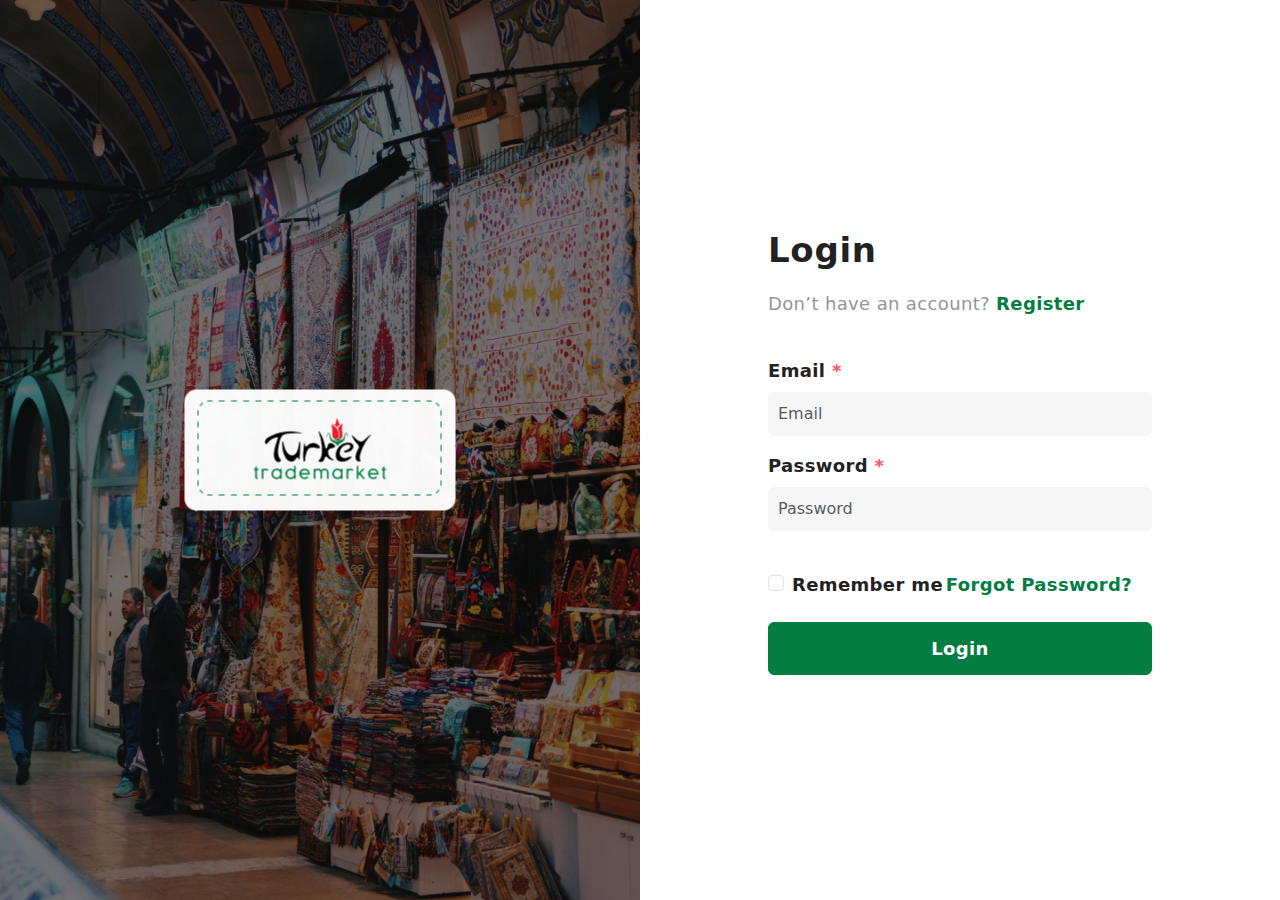
==== index.html @ 0af28c2a "trademarket" ====
<!DOCTYPE html>
<html lang="en">
<head>
    <meta charset="UTF-8">
    <meta name="viewport" content="width=device-width, initial-scale=1.0">
    <title>Turkey__Trademarket__Login Form</title>


    <link rel="preconnect" href="https://fonts.googleapis.com">
    <link rel="preconnect" href="https://fonts.gstatic.com" crossorigin>
    <link rel="stylesheet" href="https://cdnjs.cloudflare.com/ajax/libs/font-awesome/6.4.2/css/all.min.css" 
    integrity="sha512-z3gLpd7yknf1YoNbCzqRKc4qyor8gaKU1qmn+CShxbuBusANI9QpRohGBreCFkKxLhei6S9CQXFEbbKuqLg0DA==" 
    crossorigin="anonymous" referrerpolicy="no-referrer" />  
    <link href="https://cdn.jsdelivr.net/npm/bootstrap@5.3.0/dist/css/bootstrap.min.css" rel="stylesheet">
    <link rel="stylesheet" href="./assets/css/style.css">
    <link rel="stylesheet" href="./assets/css/responsive.css">

</head>
<body>
<!-- Login Form Start -->
<div class="login__form__section">
    <div class="container">
        <div class="login__area">
            <div class="row">

                <div class="col-lg-6 p-0">
                    <div class="left__side">
                        <div class="BG__image">
                            <img class="img-fluid" src="./assets/images/Login__BG.png" alt="BG">
                        </div>
                        <div class="login__logo">
                            <img src="./assets/images/login__logo.png" alt="Logo">
                        </div>
                    </div>
    

                </div>
                <div class="col-lg-6 p-0">
                    <div class="right__side">
                        <div class="form__section">
                            <form>
                                <h2>Login</h2>
                                <p class="account">Don’t have an account? <span class="text__green">Register</span></p>
                                <div class="mb-3">
                                  <label for="email" class="form-label text__black">Email <span class="star">*</span></label>
                                  <input type="email" class="form-control" id="email" aria-describedby="emailHelp" placeholder="Email">
                                </div>
        
                                <div class="mb-3">
                                  <label for="password" class="form-label text__black">Password <span class="star">*</span></label>
                                  <input type="password" class="form-control" id="password" placeholder="Password">
                                </div>
        
                                <div class="mb-3 form-check">

                                 <div class="mt-4">
                                    <input type="checkbox" class="form-check-input" id="checkbox">
                                    <label class="form-check-label text__black" for="checkbox">Remember me</label>
                                 </div>
                                  <p class="text__green mt-4">Forgot Password?</p>
                                </div>

                                <div class="mt-4">
                                    <a href="#"><button type="submit" class="btn btn-primary w-100">Login</button></a>
                                </div>
                              </form>
                        </div>
        
                    </div>
    

                </div>
    
    

            </div>


        </div>

    </div>

</div>



<!-- Login Form End -->










<script src="./assets/js/script.js"></script>
</body>
</html>
---- assets/css/style.css ----
/* styles.css */

/* General Styles */

*{
    margin: 0;
    padding: 0;
    box-sizing: border-box;
   
}

ul {
    padding: 0;
    margin: 0;
}

h1, h2, h3, h4, h5,h6,p{
    margin: 0;
}

li{
    list-style: none;
}

a {
    text-decoration: none;
}

:root{
    --white : #fff;
}
/* General Styles End */


.container {
    max-width: 1440px;
} 
.left__side {
    position: relative;
}
.BG__image{
    max-width: 100%;
    position: relative;
}
.BG__image img {
    height: 100vh;  
    width: 100%;
}
.BG__image:after {
    position: absolute;
    content: '';
    top: 0;
    left: 0;
    width: 100%;
    height: 100vh;
    background: rgba(0, 0, 0, 0.5); 
    z-index: 2;
}

.login__logo{
    position: absolute;
    top: 50%;
    left: 50%;
    transform: translate(-50%,-50%);
    z-index: 3;
}

 .right__side{
    background-color: #fff;
 }
 
 .form__section{
    display: flex;
    justify-content: center; 
    align-items: center; 
    height: 100vh;  
 }
 .form__section form{
    width: 60%;
 }

 .form__section h2{
    color:#222;
    font-size: 34px;
    font-weight: 700;
    line-height:51px;
    letter-spacing: 0.68px;
    padding-bottom: 14px;
    
 }
 .star{
    color: #FF4F60;
    font-size: 18px;
    font-weight: 600;
 }
 .account{
    color: #94959B;
    font-size: 18px;
    font-weight: 400;
    letter-spacing: 0.36px;
    padding-bottom: 40px;
 }
 .text__green{
    color: #037D41;
    font-size: 18px;
    font-weight: 600;
    letter-spacing: 0.36px;
 }
 .text__black{
    color: #222;
    font-size: 18px;
    font-weight: 600;
    letter-spacing: 0.36px;
 }
 .form-check{
    display: flex;
    align-items: center;
    justify-content: space-between;
    padding-right: 20px;
 }

 .form-control{
    padding: 10px;
    background-color:#F6F6F6;
    border: none;
 }
.btn-primary {
    background-color: #037D41;
    border: 1px solid #037D41;
    color: #fff;
    font-size: 18px;
    font-weight: 600;
    letter-spacing: 0.36px;
    padding: 12px;

}
.btn-primary:hover{
    background-color:#fff ;
    color:#037D41;
    border: 1px solid #037D41;

}
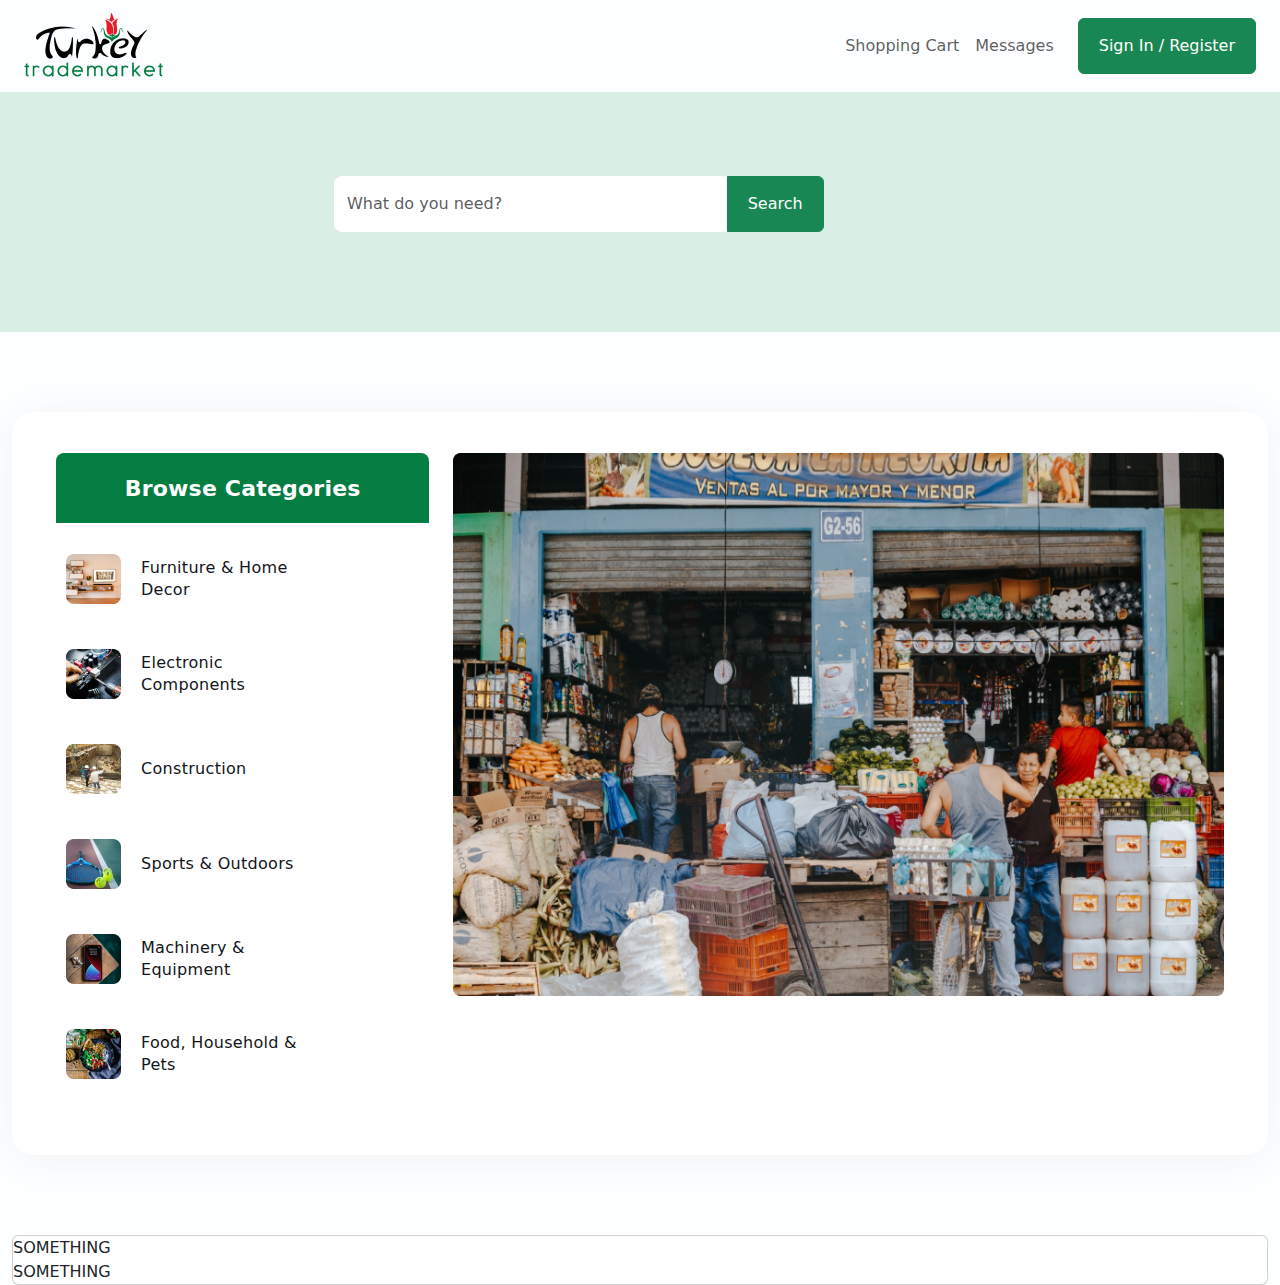
==== commit 7c1e213b: "update" ====
--- a/index.html
+++ b/index.html
@@ -3,7 +3,7 @@
 <head>
     <meta charset="UTF-8">
     <meta name="viewport" content="width=device-width, initial-scale=1.0">
-    <title>Turkey__Trademarket__Login Form</title>
+    <title>Turkey__Trademarket__Home__Page</title>
 
 
     <link rel="preconnect" href="https://fonts.googleapis.com">
@@ -17,81 +17,180 @@
 
 </head>
 <body>
-<!-- Login Form Start -->
-<div class="login__form__section">
+<!-- Navbar Start Here-->
+<div class="navbar__section">
     <div class="container">
-        <div class="login__area">
-            <div class="row">
+        <div class="navbar__area">
+            <!-- bootstarp class -->
+            <nav class="navbar navbar-expand-lg navbar-light bg-light">
+                <div class="container-fluid">
+                    <a class="navbar-brand" href="./index.html"><img src="./assets/images/main__logo.png" alt="logo"></a>
+                        <button class="navbar-toggler" type="button" data-bs-toggle="collapse" data-bs-target="#navbarSupportedContent" aria-controls="navbarSupportedContent" aria-expanded="false" aria-label="Toggle navigation">
+                            <span class="navbar-toggler-icon"></span>
+                            </button>
 
-                <div class="col-lg-6 p-0">
-                    <div class="left__side">
-                        <div class="BG__image">
-                            <img class="img-fluid" src="./assets/images/Login__BG.png" alt="BG">
-                        </div>
-                        <div class="login__logo">
-                            <img src="./assets/images/login__logo.png" alt="Logo">
-                        </div>
-                    </div>
-    
+            <div class="collapse navbar-collapse" id="navbarSupportedContent">
+                <ul class="navbar-nav ms-auto me-3 mb-2 mb-lg-0">
+                    <li class="nav-item">
+                         <a class="nav-link" href="#"><i class="fa-solid fa-cart-shopping"></i>   Shopping Cart</a>
+                    </li>
+                    <li class="nav-item">
+                        <a class="nav-link" href="#"><i class="fa-solid fa-comment-dots"></i>     Messages</a>
+                    </li>
+                </ul>
 
+            <form class="d-flex">
+                <button class="btn btn-success" type="submit"><i class="fa-solid fa-user"></i>    Sign In / Register</button>
+            </form>
+
+            </div>
+            </div>
+            </nav>
+            </div>
+            <!-- bootstarp class -->
+        </div>
+    </div>
+</div>
+<!-- Navbar End Here-->
+<!-- Search Bar Start Here-->
+<div class="search__section">
+    <div class="container">
+        <div class="search__area">
+            <div class="search__menu">
+                <div class="collapse navbar-collapse" id="navbarSupportedContent">
+                    <ul class="navbar-nav ms-auto mb-2 mb-lg-0">
+                        <li class="nav-item">
+                             <a class="nav-link" href="#">Help<i class="fa-solid fa-chevron-down"></i></a>
+                        </li>
+                        <li class="nav-item">
+                            <a class="nav-link" href="#">English<i class="fa-solid fa-chevron-down"></i></a>
+                       </li>
+                   </ul>
                 </div>
-                <div class="col-lg-6 p-0">
-                    <div class="right__side">
-                        <div class="form__section">
-                            <form>
-                                <h2>Login</h2>
-                                <p class="account">Don’t have an account? <span class="text__green">Register</span></p>
-                                <div class="mb-3">
-                                  <label for="email" class="form-label text__black">Email <span class="star">*</span></label>
-                                  <input type="email" class="form-control" id="email" aria-describedby="emailHelp" placeholder="Email">
-                                </div>
-        
-                                <div class="mb-3">
-                                  <label for="password" class="form-label text__black">Password <span class="star">*</span></label>
-                                  <input type="password" class="form-control" id="password" placeholder="Password">
-                                </div>
-        
-                                <div class="mb-3 form-check">
-
-                                 <div class="mt-4">
-                                    <input type="checkbox" class="form-check-input" id="checkbox">
-                                    <label class="form-check-label text__black" for="checkbox">Remember me</label>
-                                 </div>
-                                  <p class="text__green mt-4">Forgot Password?</p>
-                                </div>
-
-                                <div class="mt-4">
-                                    <a href="#"><button type="submit" class="btn btn-primary w-100">Login</button></a>
-                                </div>
-                              </form>
-                        </div>
-        
-                    </div>
-    
-
-                </div>
-    
     
 
             </div>
 
 
+
+                <div class="input-group mb-3">
+                    <input type="text" class="form-control" placeholder="What do you need?" aria-label="Recipient's username" aria-describedby="button-addon2">
+                    <button class="btn btn-success search-custom" type="button" id="button-addon2"><i class="fa-solid fa-magnifying-glass"></i>  Search</button>
+                  </div>
         </div>
+        </div>
+    </div>
+</div>
 
-    </div>
+<!-- Search Bar End Here-->
 
-</div>
+<!-- Header Section Start Here-->
+<div class="header__section">
+    <div class="container">
+        <div class="header__area">
+            <div class="row">
+
+                <div class="col-lg-4">
+                    <div class="browse">
+                        <p class="browse__content">Browse Categories</p>
+                    </div>
+
+                    <div class="category">
+                        <div class="category__img">
+                            <img src="./assets/images/furniture.png" alt="pic">
+                        </div>
+                        <div class="category__text">
+                            <p>Furniture & Home <br class="d-none d-lg-block"> Decor</p>
+                        </div>
+                        <div class="category__icon">
+                            <i class="fa-solid fa-circle-chevron-right"></i>
+                        </div>
+                    </div>
+                    <div class="category">
+                        <div class="category__img">
+                            <img src="./assets/images/electronic.png" alt="pic">
+                        </div>
+                        <div class="category__text">
+                            <p>Electronic  <br class="d-none d-lg-block"> Components</p>
+                        </div>
+                        <div class="category__icon">
+                            <i class="fa-solid fa-circle-chevron-right"></i>
+                        </div>
+                    </div>
+                    <div class="category">
+                        <div class="category__img">
+                            <img src="./assets/images/construction.png" alt="pic">
+                        </div>
+                        <div class="category__text">
+                            <p>Construction </p>
+                        </div>
+                        <div class="category__icon">
+                            <i class="fa-solid fa-circle-chevron-right"></i>
+                        </div>
+                    </div>
+                    <div class="category">
+                        <div class="category__img">
+                            <img src="./assets/images/sports.png" alt="pic">
+                        </div>
+                        <div class="category__text">
+                            <p>Sports & Outdoors </p>
+                        </div>
+                        <div class="category__icon">
+                            <i class="fa-solid fa-circle-chevron-right"></i>
+                        </div>
+                    </div>
+                    <div class="category">
+                        <div class="category__img">
+                            <img src="./assets/images/machinery.png" alt="pic">
+                        </div>
+                        <div class="category__text">
+                            <p>Machinery &  <br class="d-none d-lg-block"> Equipment</p>
+                        </div>
+                        <div class="category__icon">
+                            <i class="fa-solid fa-circle-chevron-right"></i>
+                        </div>
+                    </div>
+                    <div class="category">
+                        <div class="category__img">
+                            <img src="./assets/images/food.png" alt="pic">
+                        </div>
+                        <div class="category__text">
+                            <p>Food, Household &  <br class="d-none d-lg-block"> Pets</p>
+                        </div>
+                        <div class="category__icon">
+                            <i class="fa-solid fa-circle-chevron-right"></i>
+                        </div>
+                    </div>
 
 
 
-<!-- Login Form End -->
+                </div>
+
+
+                <div class="col-lg-8">
+                    <div class="header__img">
+                        <img src="./assets/images/Header__BG.png" alt="BG">
+                    </div>
+                </div>
+
+            </div>
+        </div>
+    </div>
+</div>
+<!-- Header Section End Here-->
 
 
 
-
-
-
-
+<div class="container">
+    <div class="card">
+        <div class="col-6">
+            SOMETHING
+        </div>
+        <div class="col-6">
+            SOMETHING
+        </div>
+    </div>
+</div>
 
 
 
--- a/assets/css/style.css
+++ b/assets/css/style.css
@@ -25,6 +25,11 @@
 a {
     text-decoration: none;
 }
+body{
+    background: #FDFEFF;
+
+
+}
 
 :root{
     --white : #fff;
@@ -35,110 +40,123 @@
 .container {
     max-width: 1440px;
 } 
-.left__side {
-    position: relative;
+/* NAVBAR START */
+
+
+.bg-light{
+    --bs-bg-opacity: 0;
 }
-.BG__image{
-    max-width: 100%;
-    position: relative;
+.collapse{
+    color: #666;
+    font-size: 16px;
+    font-weight: 500;
+    line-height: 18px;
 }
-.BG__image img {
-    height: 100vh;  
-    width: 100%;
+.nav-item i{
+    width: 20px;
+    height: 20px;
 }
-.BG__image:after {
-    position: absolute;
-    content: '';
-    top: 0;
-    left: 0;
-    width: 100%;
-    height: 100vh;
-    background: rgba(0, 0, 0, 0.5); 
-    z-index: 2;
-}
-
-.login__logo{
-    position: absolute;
-    top: 50%;
-    left: 50%;
-    transform: translate(-50%,-50%);
-    z-index: 3;
-}
-
- .right__side{
-    background-color: #fff;
- }
- 
- .form__section{
-    display: flex;
-    justify-content: center; 
-    align-items: center; 
-    height: 100vh;  
- }
- .form__section form{
-    width: 60%;
- }
-
- .form__section h2{
-    color:#222;
-    font-size: 34px;
-    font-weight: 700;
-    line-height:51px;
-    letter-spacing: 0.68px;
-    padding-bottom: 14px;
-    
- }
- .star{
-    color: #FF4F60;
-    font-size: 18px;
-    font-weight: 600;
- }
- .account{
-    color: #94959B;
-    font-size: 18px;
-    font-weight: 400;
-    letter-spacing: 0.36px;
-    padding-bottom: 40px;
- }
- .text__green{
-    color: #037D41;
-    font-size: 18px;
-    font-weight: 600;
-    letter-spacing: 0.36px;
- }
- .text__black{
-    color: #222;
-    font-size: 18px;
-    font-weight: 600;
-    letter-spacing: 0.36px;
- }
- .form-check{
-    display: flex;
-    align-items: center;
-    justify-content: space-between;
-    padding-right: 20px;
- }
-
- .form-control{
-    padding: 10px;
-    background-color:#F6F6F6;
-    border: none;
- }
-.btn-primary {
-    background-color: #037D41;
-    border: 1px solid #037D41;
-    color: #fff;
-    font-size: 18px;
-    font-weight: 600;
-    letter-spacing: 0.36px;
-    padding: 12px;
+.btn-success {
+    color: #FFF;
+    font-size: 16px;
+    font-weight: 500;
+    line-height: 18px; 
+    padding: 18px 20px;
 
 }
-.btn-primary:hover{
+.btn-success:hover{
     background-color:#fff ;
     color:#037D41;
     border: 1px solid #037D41;
 
 }
+/* NAVBAR END */
+
+.search__section{
+    padding: 84px 322px;
+    background-color:#D9EEE4;
+}
+.form-control{
+    border-radius: 8px;
+    border: 1px solid rgb(255, 255, 255);
+    background: #FFF;
+}
+.input-group{
+    width: 80%;
+
+}
+.text{
+    color: #9C9C9C;
+    font-size: 16px;
+    font-weight: 400;
+    line-height: 18px;
+}
+.btn-secondary{
+    background-color: transparent;
+    border: none;
+    color: #666666;
+    font-family: Poppins;
+    font-size: 16px;
+    font-style: normal;
+    font-weight: 500;
+    line-height: 18px; 
+    display: inline-block;
+}
+.btn-secondary:hover{
+    background-color: transparent;
+    color: #666666;
+    transition: none;
+}
+.dropdown-item{
+    background-color: transparent;
+}
+/* HEADER START */
+.header__section{
+   
+
+}
+.header__area{
+    background-color: #FFF;
+    border-radius: 22px;
+    background: #FFF;
+    box-shadow: 0px 4px 44px 0px rgba(0, 0, 0, 0.05);
+    margin: 80px 0px;
+    padding: 41px 44px;
+    /* width: 1296px; */
+    align-items: center;
+    justify-content: center;
+}
+.browse__content{
+    background-color: #037D41;
+    display: flex;
+    height: 70px;
+    justify-content: center;
+    align-items: center;
+    border-radius: 8px 8px 0px 0px;
+    color: #FFF;
+    font-size: 22px;
+    font-weight: 600;
+    letter-spacing: 0.2px;
+}
+.category{
+    display: flex;
+    align-items: center;
+    gap: 20px;
+    padding: 10px;
+    margin: 21px 0 25px 0;
+}
+.category__text{
+    color: #12151A;
+    font-size: 16px;
+    font-weight: 500;
+    line-height: 22px; 
+    letter-spacing: 0.3px;
+    padding-right: 25px;
+}
+.header__img img{
+    width: 100%;
+}
 
 
+
+/* HEADER END */
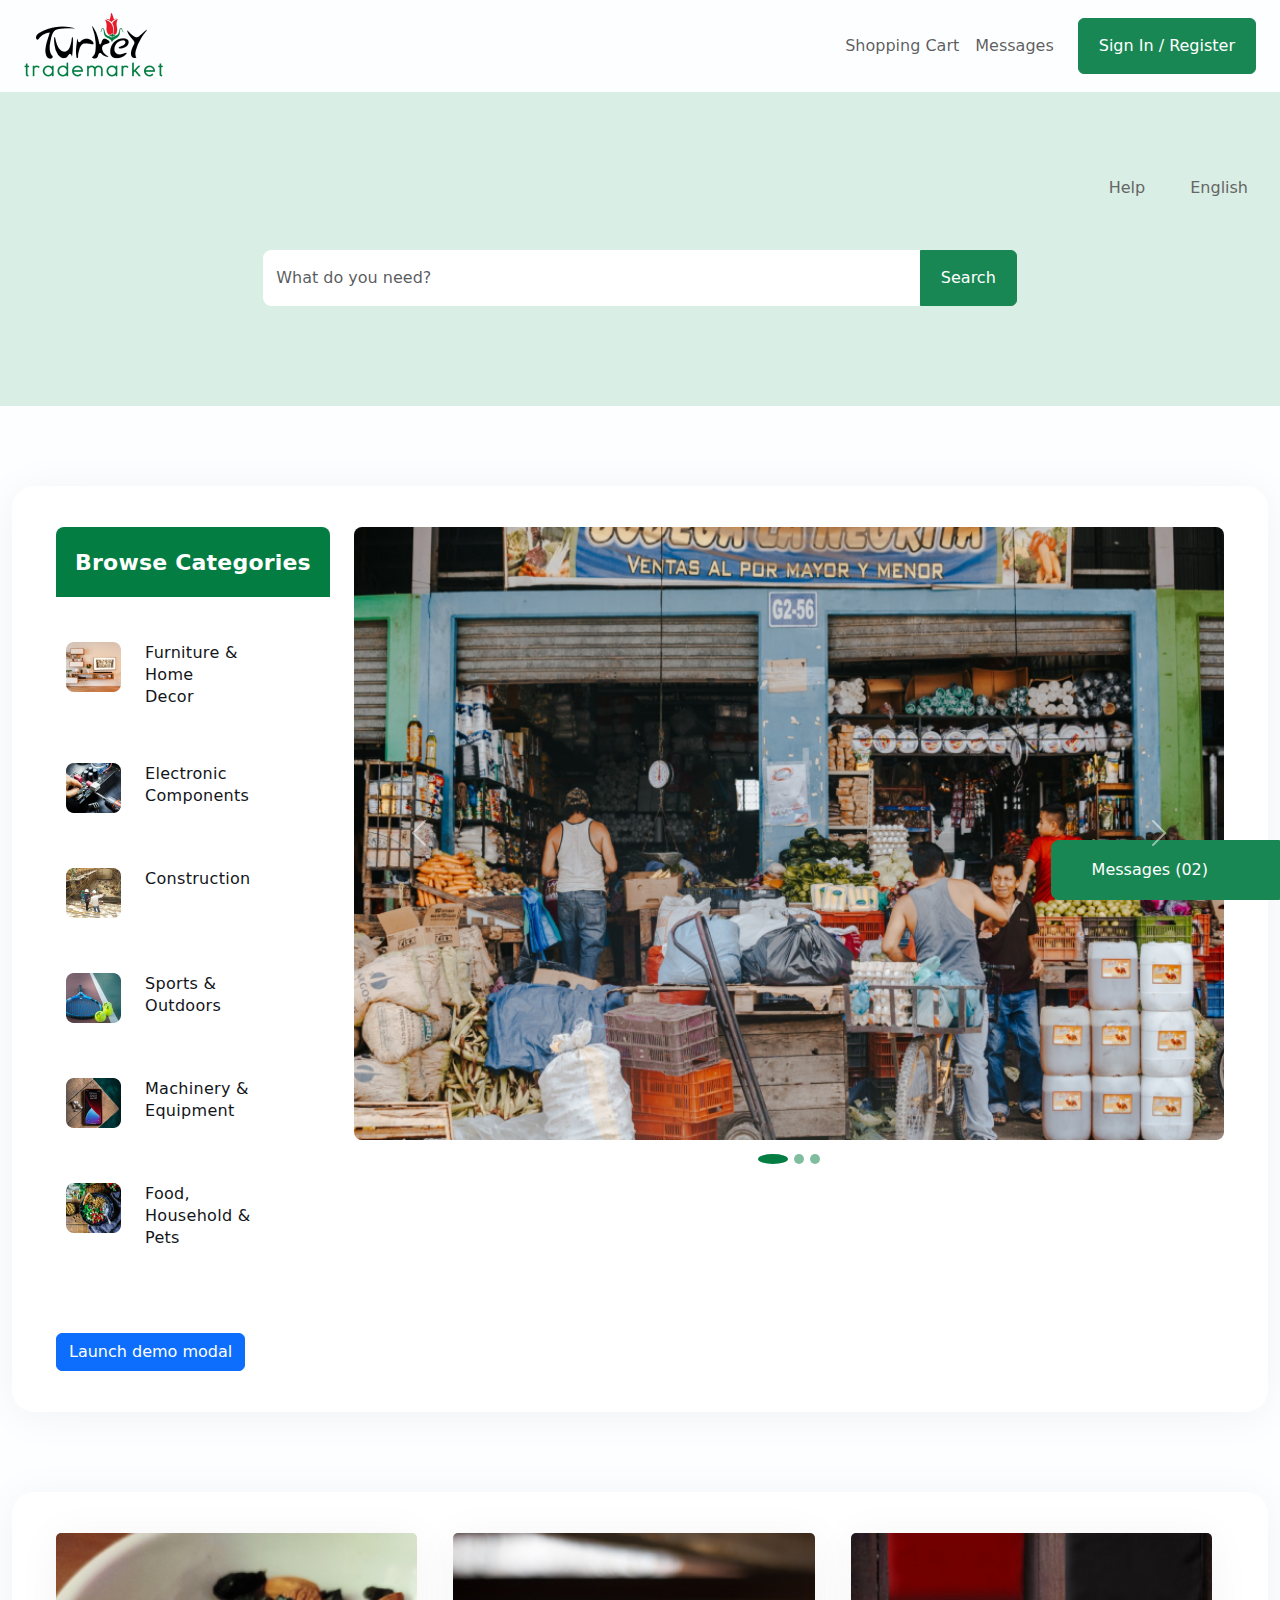
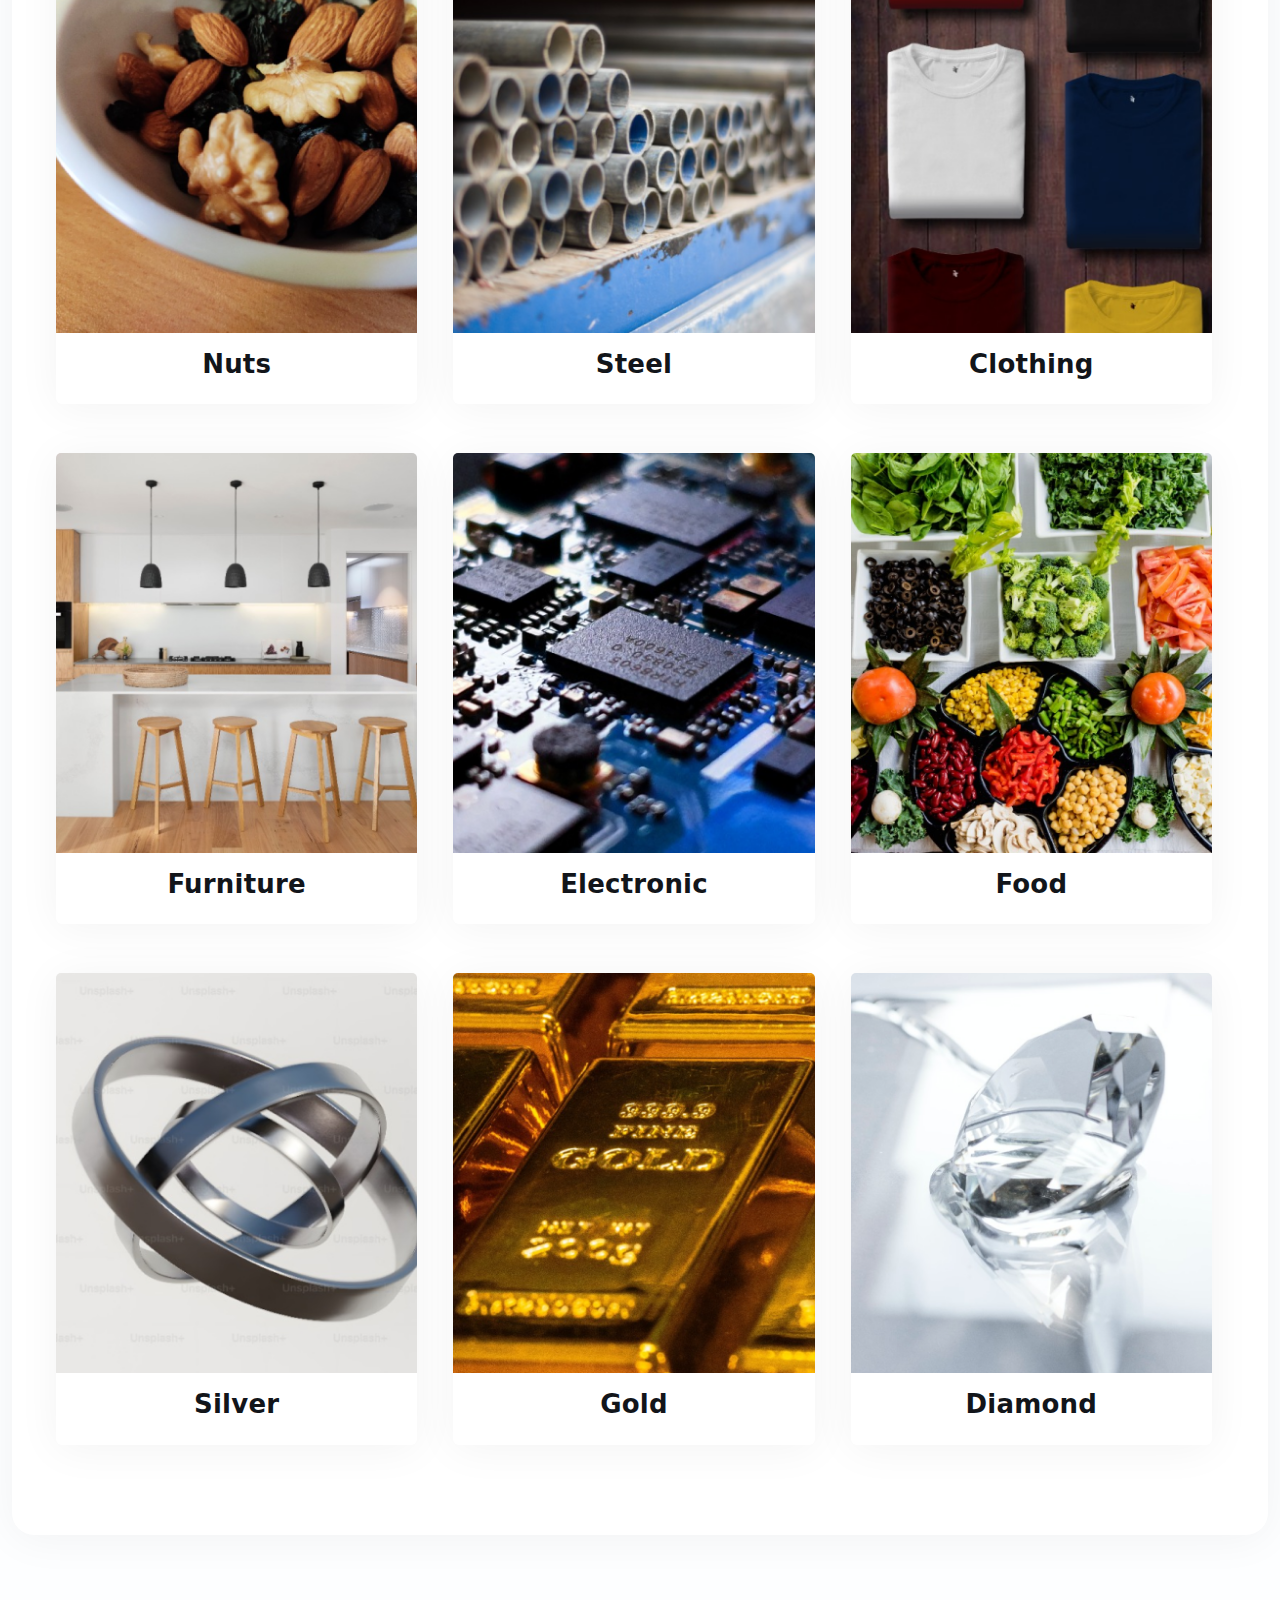
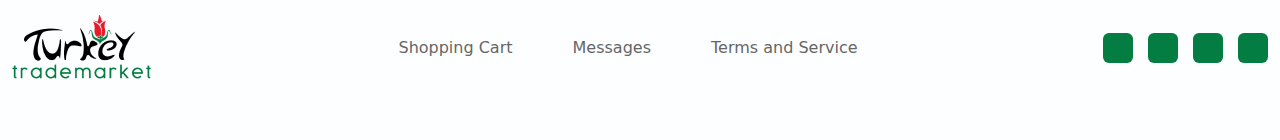
==== commit 06291e77: "update" ====
--- a/index.html
+++ b/index.html
@@ -56,24 +56,16 @@
 <div class="search__section">
     <div class="container">
         <div class="search__area">
-            <div class="search__menu">
-                <div class="collapse navbar-collapse" id="navbarSupportedContent">
-                    <ul class="navbar-nav ms-auto mb-2 mb-lg-0">
-                        <li class="nav-item">
-                             <a class="nav-link" href="#">Help<i class="fa-solid fa-chevron-down"></i></a>
-                        </li>
-                        <li class="nav-item">
-                            <a class="nav-link" href="#">English<i class="fa-solid fa-chevron-down"></i></a>
-                       </li>
-                   </ul>
-                </div>
-    
-
-            </div>
-
-
-
-                <div class="input-group mb-3">
+            <div class="search__menu text-end">
+
+                <ul class="">
+                    <li><a href="#">Help  <i class="fa-solid fa-chevron-down"></i></a></li>
+                    <li><a href="#">English  <i class="fa-solid fa-chevron-down"></i></a></li>
+                </ul>
+
+            </div>
+
+                <div class="input-group mb-3 text-center">
                     <input type="text" class="form-control" placeholder="What do you need?" aria-label="Recipient's username" aria-describedby="button-addon2">
                     <button class="btn btn-success search-custom" type="button" id="button-addon2"><i class="fa-solid fa-magnifying-glass"></i>  Search</button>
                   </div>
@@ -85,115 +77,348 @@
 <!-- Search Bar End Here-->
 
 <!-- Header Section Start Here-->
-<div class="header__section">
-    <div class="container">
-        <div class="header__area">
-            <div class="row">
-
-                <div class="col-lg-4">
-                    <div class="browse">
-                        <p class="browse__content">Browse Categories</p>
-                    </div>
-
-                    <div class="category">
-                        <div class="category__img">
-                            <img src="./assets/images/furniture.png" alt="pic">
-                        </div>
-                        <div class="category__text">
-                            <p>Furniture & Home <br class="d-none d-lg-block"> Decor</p>
-                        </div>
-                        <div class="category__icon">
-                            <i class="fa-solid fa-circle-chevron-right"></i>
-                        </div>
-                    </div>
-                    <div class="category">
-                        <div class="category__img">
-                            <img src="./assets/images/electronic.png" alt="pic">
-                        </div>
-                        <div class="category__text">
-                            <p>Electronic  <br class="d-none d-lg-block"> Components</p>
-                        </div>
-                        <div class="category__icon">
-                            <i class="fa-solid fa-circle-chevron-right"></i>
-                        </div>
-                    </div>
-                    <div class="category">
-                        <div class="category__img">
-                            <img src="./assets/images/construction.png" alt="pic">
-                        </div>
-                        <div class="category__text">
-                            <p>Construction </p>
-                        </div>
-                        <div class="category__icon">
-                            <i class="fa-solid fa-circle-chevron-right"></i>
-                        </div>
-                    </div>
-                    <div class="category">
-                        <div class="category__img">
-                            <img src="./assets/images/sports.png" alt="pic">
-                        </div>
-                        <div class="category__text">
-                            <p>Sports & Outdoors </p>
-                        </div>
-                        <div class="category__icon">
-                            <i class="fa-solid fa-circle-chevron-right"></i>
-                        </div>
-                    </div>
-                    <div class="category">
-                        <div class="category__img">
-                            <img src="./assets/images/machinery.png" alt="pic">
-                        </div>
-                        <div class="category__text">
-                            <p>Machinery &  <br class="d-none d-lg-block"> Equipment</p>
-                        </div>
-                        <div class="category__icon">
-                            <i class="fa-solid fa-circle-chevron-right"></i>
-                        </div>
-                    </div>
-                    <div class="category">
-                        <div class="category__img">
-                            <img src="./assets/images/food.png" alt="pic">
-                        </div>
-                        <div class="category__text">
-                            <p>Food, Household &  <br class="d-none d-lg-block"> Pets</p>
-                        </div>
-                        <div class="category__icon">
-                            <i class="fa-solid fa-circle-chevron-right"></i>
-                        </div>
-                    </div>
-
-
-
-                </div>
-
-
-                <div class="col-lg-8">
-                    <div class="header__img">
-                        <img src="./assets/images/Header__BG.png" alt="BG">
-                    </div>
-                </div>
-
-            </div>
-        </div>
-    </div>
-</div>
+<hero>
+    <div class="header__section">
+        <div class="container">
+            <div class="header__area">
+                <div class="row">
+    
+                    <div class="col-lg-3">
+                        <div class="browse">
+                            <p class="browse__content">Browse Categories</p>
+                        </div>
+    
+                        <div class="category">
+
+                            <div class="div d-flex gap-4"> 
+
+                                <div class="category__img">
+                                    <img src="./assets/images/furniture.png" alt="pic">
+                                </div>
+                                <div class="category__text">
+                                    <p>Furniture & Home <br class="d-none d-lg-block"> Decor</p>
+                                </div>
+
+                            </div>
+
+                            <div class="category__icon">
+                                <i class="fa-solid fa-circle-chevron-right"></i>
+                            </div>
+
+                        </div>
+                        
+                        <div class="category">
+                            <div class="div d-flex gap-4">
+                                <div class="category__img">
+                                    <img src="./assets/images/electronic.png" alt="pic">
+                                </div>
+                                <div class="category__text">
+                                    <p>Electronic  <br class="d-none d-lg-block"> Components</p>
+                                </div>
+    
+                            </div> 
+
+                            <div class="category__icon">
+                                <i class="fa-solid fa-circle-chevron-right"></i>
+                            </div>
+                        </div>
+                        <div class="category">
+                            <div class="div d-flex gap-4">
+                                <div class="category__img">
+                                    <img src="./assets/images/construction.png" alt="pic">
+                                </div>
+                                <div class="category__text">
+                                    <p>Construction </p>
+                                </div>
+                            </div>
+
+
+                            <div class="category__icon">
+                                <i class="fa-solid fa-circle-chevron-right"></i>
+                            </div>
+                        </div>
+                        <div class="category">
+                            <div class="div d-flex gap-4">
+                                <div class="category__img">
+                                    <img src="./assets/images/sports.png" alt="pic">
+                                </div>
+                                <div class="category__text">
+                                    <p>Sports & Outdoors </p>
+                                </div>
+    
+                            </div>
+
+
+                            <div class="category__icon">
+                                <i class="fa-solid fa-circle-chevron-right"></i>
+                            </div>
+                        </div>
+                        <div class="category">
+                            <div class="div d-flex gap-4">
+                                <div class="category__img">
+                                    <img src="./assets/images/machinery.png" alt="pic">
+                                </div>
+                                <div class="category__text">
+                                    <p>Machinery &  <br class="d-none d-lg-block"> Equipment</p>
+                                </div>
+    
+                            </div>
+
+
+                            <div class="category__icon">
+                                <i class="fa-solid fa-circle-chevron-right "></i>
+                            </div>
+                        </div>
+                        <div class="category">
+                            <div class="div d-flex gap-4">
+                                <div class="category__img">
+                                    <img src="./assets/images/food.png" alt="pic">
+                                </div>
+                                <div class="category__text">
+                                    <p>Food, Household &  <br class="d-none d-lg-block"> Pets</p>
+                                </div>
+    
+                            </div>
+
+                            <div class="category__icon">
+                                <i class="fa-solid fa-circle-chevron-right"></i>
+                            </div>
+                        </div>
+    
+    
+    
+                    </div>
+    
+    
+                    <div class="col-lg-9">
+                        <!-- <div class="header__img">
+                            <img src="./assets/images/Header__BG.png" alt="BG">
+                        </div> -->
+                              <!-- ---Carosoul Start -->
+
+                                                                      <div id="carouselExampleIndicators" class="carousel slide" data-bs-ride="carousel">
+                                                                        <div class="carousel-indicators">
+                                                                          <button type="button" data-bs-target="#carouselExampleIndicators" data-bs-slide-to="0" class="active" aria-current="true" aria-label="Slide 1"></button>
+                                                                          <button type="button" data-bs-target="#carouselExampleIndicators" data-bs-slide-to="1" aria-label="Slide 2"></button>
+                                                                          <button type="button" data-bs-target="#carouselExampleIndicators" data-bs-slide-to="2" aria-label="Slide 3"></button>
+                                                                        </div>
+                                                                        <div class="carousel-inner">
+                                                                          <div class="carousel-item active">
+                                                                            <img src="./assets/images/Header__BG.png" class="d-block w-100" alt="PIC">
+                                                                          </div>
+                                                                          <div class="carousel-item">
+                                                                            <img src="./assets/images/Header__BG.png" class="d-block w-100" alt="PIC">
+                                                                          </div>
+                                                                          <div class="carousel-item">
+                                                                            <img src="./assets/images/Header__BG.png" class="d-block w-100" alt="PIC">
+                                                                          </div>
+                                                                        </div>
+                                                                        <button class="carousel-control-prev" type="button" data-bs-target="#carouselExampleIndicators" data-bs-slide="prev">
+                                                                          <span class="carousel-control-prev-icon" aria-hidden="true"></span>
+                                                                          <span class="visually-hidden">Previous</span>
+                                                                        </button>
+                                                                        <button class="carousel-control-next" type="button" data-bs-target="#carouselExampleIndicators" data-bs-slide="next">
+                                                                          <span class="carousel-control-next-icon" aria-hidden="true"></span>
+                                                                          <span class="visually-hidden">Next</span>
+                                                                        </button>
+                                                                      </div>
+                                            
+                                                                     <!-- ---Carosoul End -->
+                        
+
+                        
+
+                    </div>
+                    
+                </div>
+
+
+                <!-- Button trigger modal -->
+<button type="button" class="btn btn-primary" data-bs-toggle="modal" data-bs-target="#exampleModal">
+    Launch demo modal
+  </button>
+  
+  <!-- Modal -->
+  <div class="modal fade" id="exampleModal" tabindex="-1" aria-labelledby="exampleModalLabel" aria-hidden="true">
+    <div class="modal-dialog">
+      <div class="modal-content">
+        <div class="modal-header">
+          <h5 class="modal-title" id="exampleModalLabel">Modal title</h5>
+          <button type="button" class="btn-close" data-bs-dismiss="modal" aria-label="Close"></button>
+        </div>
+        <div class="modal-body">
+          ...
+        </div>
+        <div class="modal-footer">
+          <button type="button" class="btn btn-secondary" data-bs-dismiss="modal">Close</button>
+          <button type="button" class="btn btn-primary">Save changes</button>
+        </div>
+      </div>
+    </div>
+  </div>
+
+            </div>
+        </div>
+    </div>
+    
+
+</hero>
 <!-- Header Section End Here-->
 
-
-
-<div class="container">
-    <div class="card">
-        <div class="col-6">
-            SOMETHING
-        </div>
-        <div class="col-6">
-            SOMETHING
-        </div>
-    </div>
-</div>
-
-
-
+<!-- Product Section Start Here-->
+<content>
+    <div class="product__section">
+        <div class="container">
+            <div class="product__area">
+                <div class="row">
+                    <div class="col-lg-4 pe-4">
+                        <div class="card">
+                            <img src="./assets/images/nuts.png" class="card-img-top" alt="pic">
+                            <div class="card-body">
+                              <h5 class="card-title">Nuts</h5>
+                            </div>
+                          </div>
+    
+                    </div>
+                    <div class="col-lg-4 pe-4">
+                        <div class="card">
+                            <img src="./assets/images/steel.png" class="card-img-top" alt="pic">
+                            <div class="card-body">
+                              <h5 class="card-title">Steel</h5>
+                            </div>
+                          </div>
+    
+                    </div>
+                    <div class="col-lg-4 pe-4">
+                        <div class="card">
+                            <img src="./assets/images/cloth.png" class="card-img-top" alt="pic">
+                            <div class="card-body">
+                              <h5 class="card-title">Clothing</h5>
+                            </div>
+                          </div>
+    
+                    </div>
+                </div>
+                <div class="row">
+                    <div class="col-lg-4 pe-4">
+                        <div class="card">
+                            <img src="./assets/images/furniture-2.png" class="card-img-top" alt="pic">
+                            <div class="card-body">
+                              <h5 class="card-title">Furniture</h5>
+                            </div>
+                          </div>
+    
+                    </div>
+                    <div class="col-lg-4 pe-4">
+                        <div class="card">
+                            <img src="./assets/images/electronis.png" class="card-img-top" alt="pic">
+                            <div class="card-body">
+                              <h5 class="card-title">Electronic</h5>
+                            </div>
+                          </div>
+    
+                    </div>
+                    <div class="col-lg-4 pe-4">
+                        <div class="card">
+                            <img src="./assets/images/food-2.png" class="card-img-top" alt="pic">
+                            <div class="card-body">
+                              <h5 class="card-title">Food</h5>
+                            </div>
+                          </div>
+    
+                    </div>
+                </div>
+                <div class="row">
+                    <div class="col-lg-4 pe-4">
+                        <div class="card">
+                            <img src="./assets/images/silver.png" class="card-img-top" alt="pic">
+                            <div class="card-body">
+                              <h5 class="card-title">Silver</h5>
+                            </div>
+                          </div>
+    
+                    </div>
+                    <div class="col-lg-4 pe-4">
+                        <div class="card">
+                            <img src="./assets/images/gold.png" class="card-img-top" alt="pic">
+                            <div class="card-body">
+                              <h5 class="card-title">Gold</h5>
+                            </div>
+                          </div>
+    
+                    </div>
+                    <div class="col-lg-4 pe-4">
+                        <div class="card">
+                            <img src="./assets/images/diamond.png" class="card-img-top" alt="pic">
+                            <div class="card-body">
+                              <h5 class="card-title">Diamond</h5>
+                            </div>
+                          </div>
+    
+                    </div>
+                </div>
+    
+            </div>
+        </div>
+    </div>
+    
+
+</content>
+
+<!-- Product Section End Here-->
+<footer>
+
+    <div class="footer__section">
+        <div class="container">
+            <div class="footer__area">
+
+                <div class="footer__logo">
+                    <img src="./assets/images/main__logo.png" alt="Pic">
+                </div>
+
+                <div class="footer__menu">
+                    <a href="#">Shopping Cart</a>
+                    <a href="#">Messages</a>
+                    <a href="#">Terms and Service</a>
+                </div>
+
+                <div class="footer__social">
+                    <a href="#"><i class="fa-brands fa-facebook-f"></i></a>
+                    <a href="#"><i class="fa-brands fa-linkedin-in"></i></a>
+                    <a href="#"><i class="fa-brands fa-youtube"></i></a>
+                    <a href="#"><i class="fa-brands fa-instagram"></i></a>
+                </div>
+
+            </div>
+        </div>
+    </div>
+
+                   
+    <div class="footer__button">
+        <div class="container">
+            <div class="fixed__button">
+                <form class="d-flex">
+                    <button class="btn btn-success custom ms-auto" type="link"><i class="fa-solid fa-comment-dots"></i>   Messages (02)   </button>
+                </form>
+    
+            </div>
+    
+
+        </div>
+    
+
+    </div>
+
+
+
+</footer>
+
+
+
+
+
+  <script src="https://cdn.jsdelivr.net/npm/@popperjs/core@2.9.2/dist/umd/popper.min.js" integrity="sha384-IQsoLXl5PILFhosVNubq5LC7Qb9DXgDA9i+tQ8Zj3iwWAwPtgFTxbJ8NT4GN1R8p" crossorigin="anonymous"></script>
+  <script src="https://cdn.jsdelivr.net/npm/bootstrap@5.0.2/dist/js/bootstrap.min.js" integrity="sha384-cVKIPhGWiC2Al4u+LWgxfKTRIcfu0JTxR+EQDz/bgldoEyl4H0zUF0QKbrJ0EcQF" crossorigin="anonymous"></script>
 <script src="./assets/js/script.js"></script>
 </body>
 </html>
--- a/assets/css/style.css
+++ b/assets/css/style.css
@@ -73,8 +73,22 @@
 /* NAVBAR END */
 
 .search__section{
-    padding: 84px 322px;
+    padding: 84px 0;
     background-color:#D9EEE4;
+}
+.search__menu{
+    padding-bottom: 50px;
+}
+.search__menu ul li{
+    display: inline-block;
+    padding: 0 20px;
+    text-align: right;
+    }
+
+.search__menu ul li a{
+    color: #666;
+    font-size: 16px;
+    font-weight: 500;
 }
 .form-control{
     border-radius: 8px;
@@ -82,7 +96,8 @@
     background: #FFF;
 }
 .input-group{
-    width: 80%;
+    width: 60%;
+    margin: auto;
 
 }
 .text{
@@ -111,10 +126,6 @@
     background-color: transparent;
 }
 /* HEADER START */
-.header__section{
-   
-
-}
 .header__area{
     background-color: #FFF;
     border-radius: 22px;
@@ -122,9 +133,27 @@
     box-shadow: 0px 4px 44px 0px rgba(0, 0, 0, 0.05);
     margin: 80px 0px;
     padding: 41px 44px;
-    /* width: 1296px; */
-    align-items: center;
-    justify-content: center;
+    align-items: center;
+    justify-content: center;
+}
+.carousel-item img{
+    border-radius: 8px;
+}
+.carousel-indicators{
+    bottom: -50px;
+
+}
+.carousel-indicators [data-bs-target]{
+    background-color: #037D41;
+    width: 10px;
+    height: 10px;
+    border-radius: 50%;
+
+}
+.carousel-indicators .active{
+    width: 30px;
+    border-radius: 33px;
+    
 }
 .browse__content{
     background-color: #037D41;
@@ -141,10 +170,12 @@
 .category{
     display: flex;
     align-items: center;
+    justify-content: space-between;
     gap: 20px;
     padding: 10px;
-    margin: 21px 0 25px 0;
-}
+    margin: 35px 0 25px 0;
+}
+
 .category__text{
     color: #12151A;
     font-size: 16px;
@@ -157,6 +188,89 @@
     width: 100%;
 }
 
-
-
 /* HEADER END */
+/* PRODUCT SECTION START */
+.product__area{
+    border-radius: 22px;
+    background: #FFF;
+    box-shadow: 0px 4px 44px 0px rgba(0, 0, 0, 0.05);
+    margin: 80px 0px;
+    padding: 41px 44px;
+    align-items: center;
+    justify-content: center;
+}
+.card{
+    border: none;
+    box-shadow: 0px 4px 44px 0px rgba(0, 0, 0, 0.05);
+
+
+}
+.card-img-top{
+    height: 400px;
+
+}
+.row{
+    margin-bottom: 49px;
+}
+.card-title{
+    color: #12151A;
+    font-size: 26px;
+    font-weight: 600;
+    letter-spacing: 0.2px;
+    text-align: center;
+
+}
+/* PRODUCT SECTION END */
+/* FOOTER SECTION START */
+
+.footer__section{
+    margin-bottom: 59px;
+}
+.footer__area{
+    display: flex;
+    align-items: center;
+    justify-content: space-between;
+}
+.footer__menu{
+    display: flex;
+    gap: 60px;
+
+}
+.footer__social {
+    display: flex;
+    gap: 15px;
+}
+
+
+.footer__menu a{
+    color: #666;
+    font-size: 16px;
+    font-weight: 500;
+}
+
+.footer__social a{
+    background-color: #037D41;
+    color: #FFF;
+    width: 30px;
+    height: 30px;
+    border-radius: 6px;
+    display: flex;
+    align-items: center;
+    justify-content: center;
+
+
+}
+
+
+.fixed__button{
+    position: fixed;
+    bottom: 0;
+    right: 0;
+}
+.custom{
+    border-radius: 8px 0px 0px 8px;
+    padding: 20px 71px 20px 40px;
+
+}
+/* FOOTER SECTION END */
+
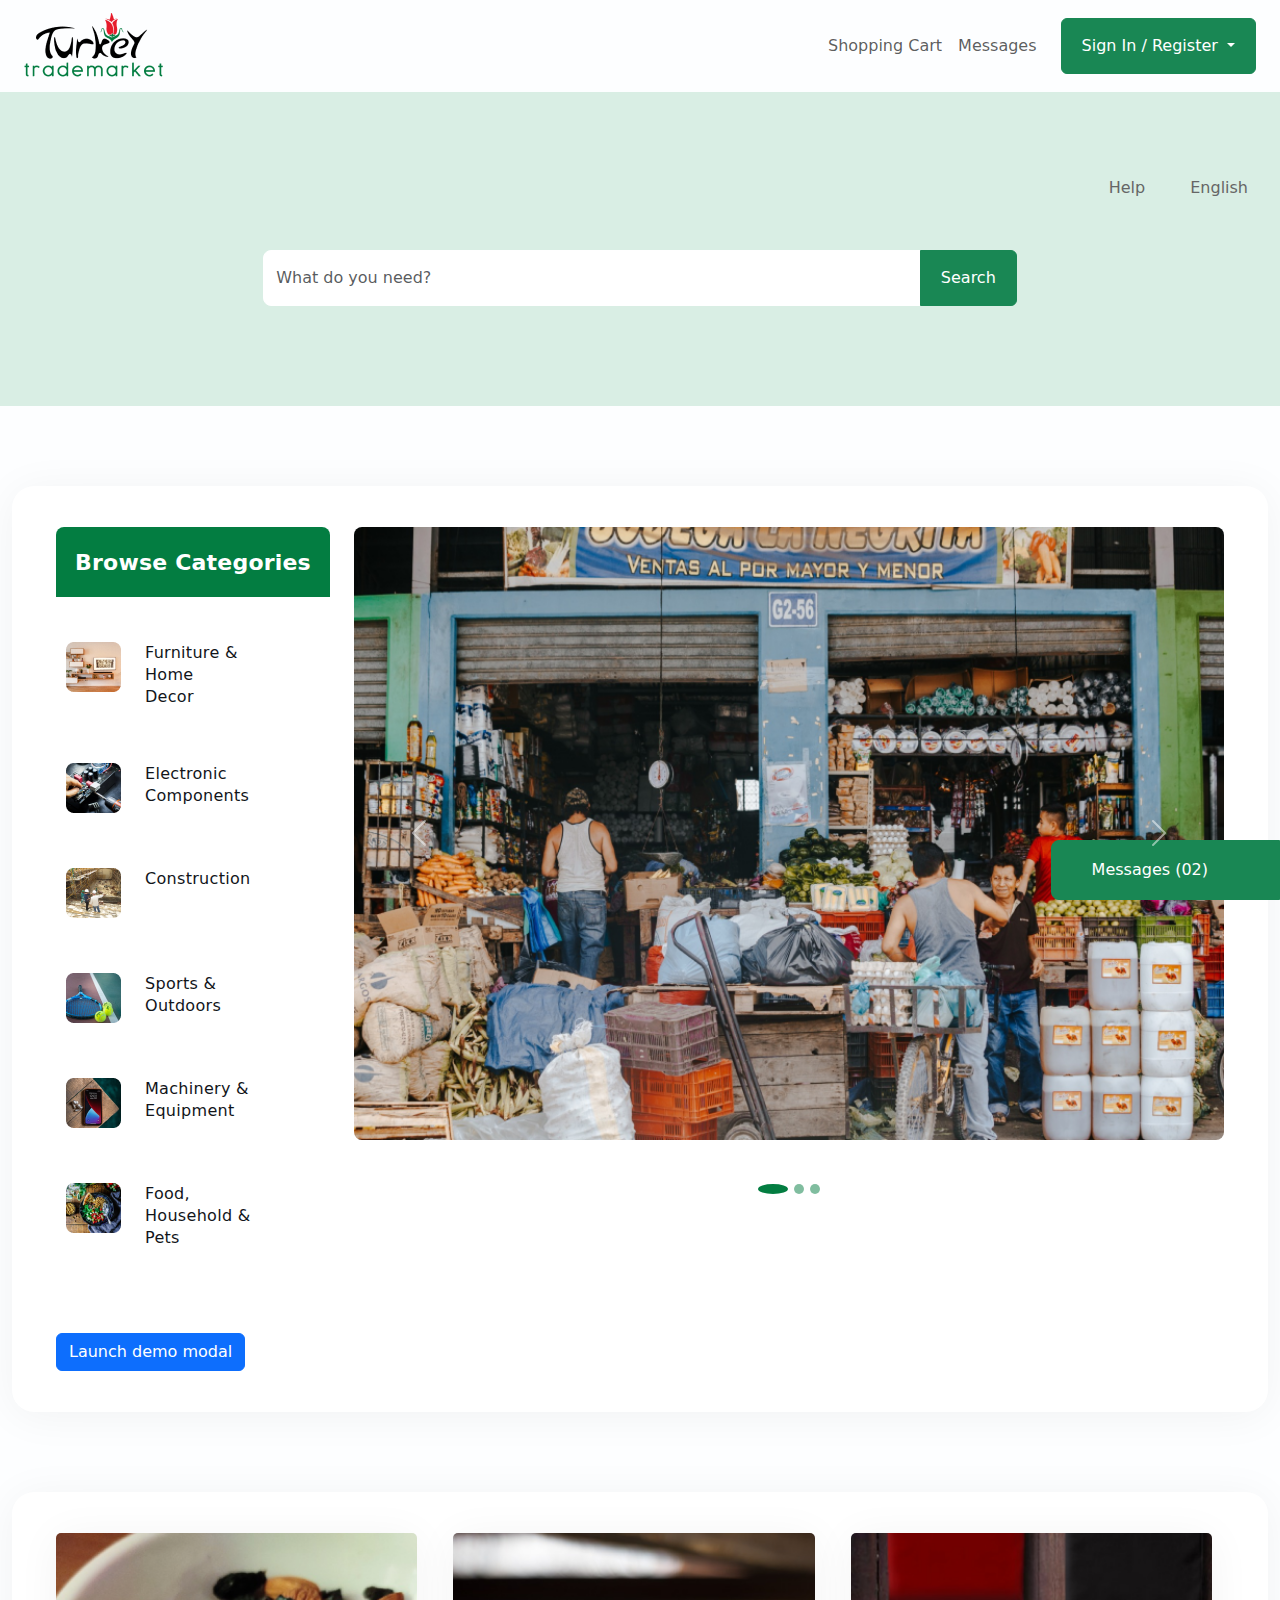
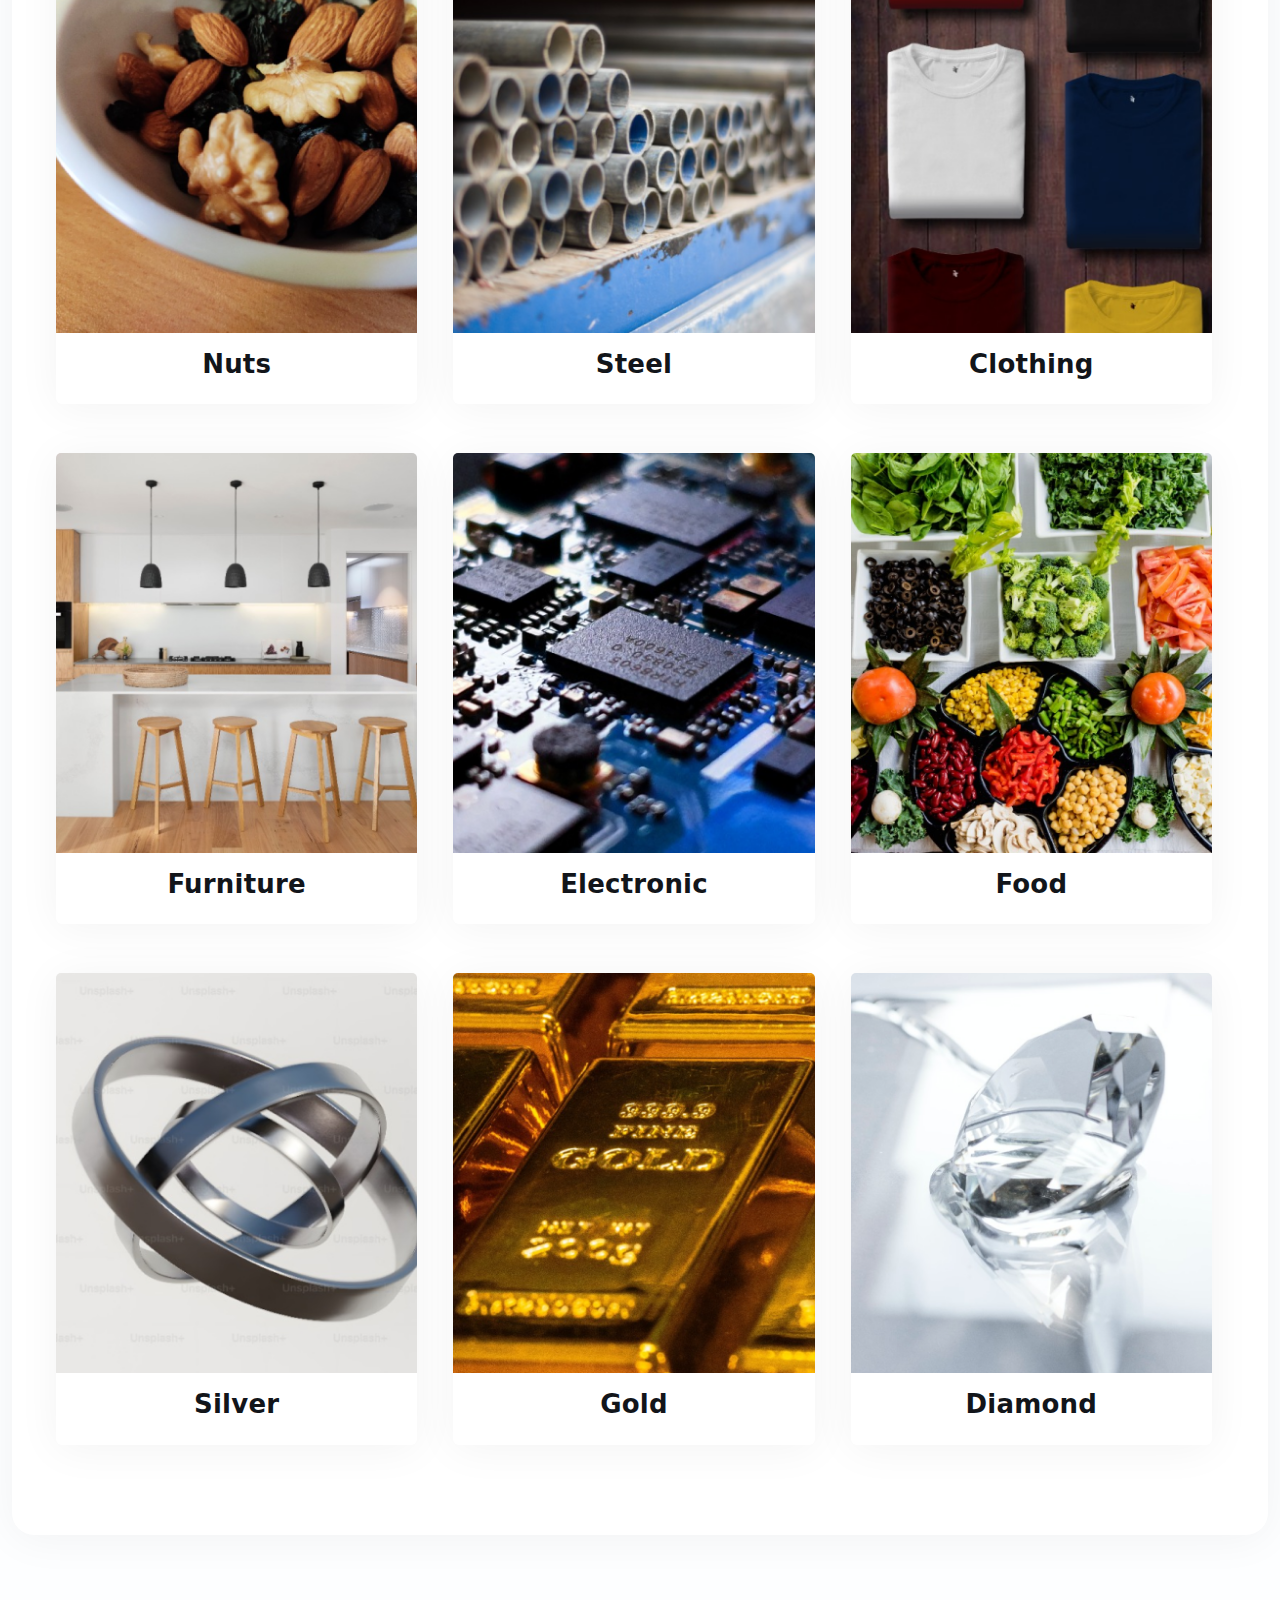
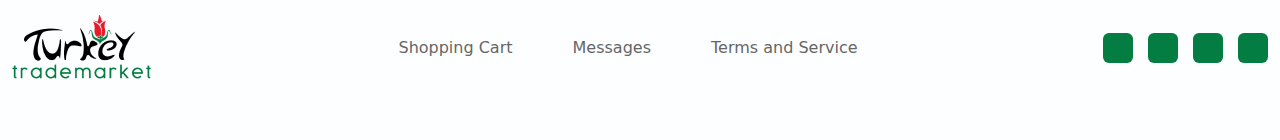
==== commit cfb9239e: "update" ====
--- a/index.html
+++ b/index.html
@@ -40,7 +40,21 @@
                 </ul>
 
             <form class="d-flex">
-                <button class="btn btn-success" type="submit"><i class="fa-solid fa-user"></i>    Sign In / Register</button>
+                <!-- <button class="btn btn-success" type="submit"><i class="fa-solid fa-user"></i> Login </button> -->
+                
+                  <!-- Dropdown -->
+                  <div class="dropdown">
+                    <a class="btn btn-success dropdown-toggle" href="#" role="button" id="dropdownMenuLink" data-bs-toggle="dropdown" aria-expanded="false">
+                        Sign In / Register
+                    </a>
+                  
+                    <ul class="dropdown-menu" aria-labelledby="dropdownMenuLink">
+                      <li><a class="dropdown-item" href="login.html"><button class="btn btn-success" type="submit">Login</button></a></li>
+                      <li><a class="dropdown-item" href="#">Register as a Buyer</a></li>
+                      <li><a class="dropdown-item" href="#">Register as a Seller</a></li>
+                    </ul>
+                  </div>
+                  <!-- Dropdown -->
             </form>
 
             </div>
@@ -58,7 +72,7 @@
         <div class="search__area">
             <div class="search__menu text-end">
 
-                <ul class="">
+                <ul>
                     <li><a href="#">Help  <i class="fa-solid fa-chevron-down"></i></a></li>
                     <li><a href="#">English  <i class="fa-solid fa-chevron-down"></i></a></li>
                 </ul>
--- a/assets/css/style.css
+++ b/assets/css/style.css
@@ -140,7 +140,7 @@
     border-radius: 8px;
 }
 .carousel-indicators{
-    bottom: -50px;
+    bottom: -80px;
 
 }
 .carousel-indicators [data-bs-target]{
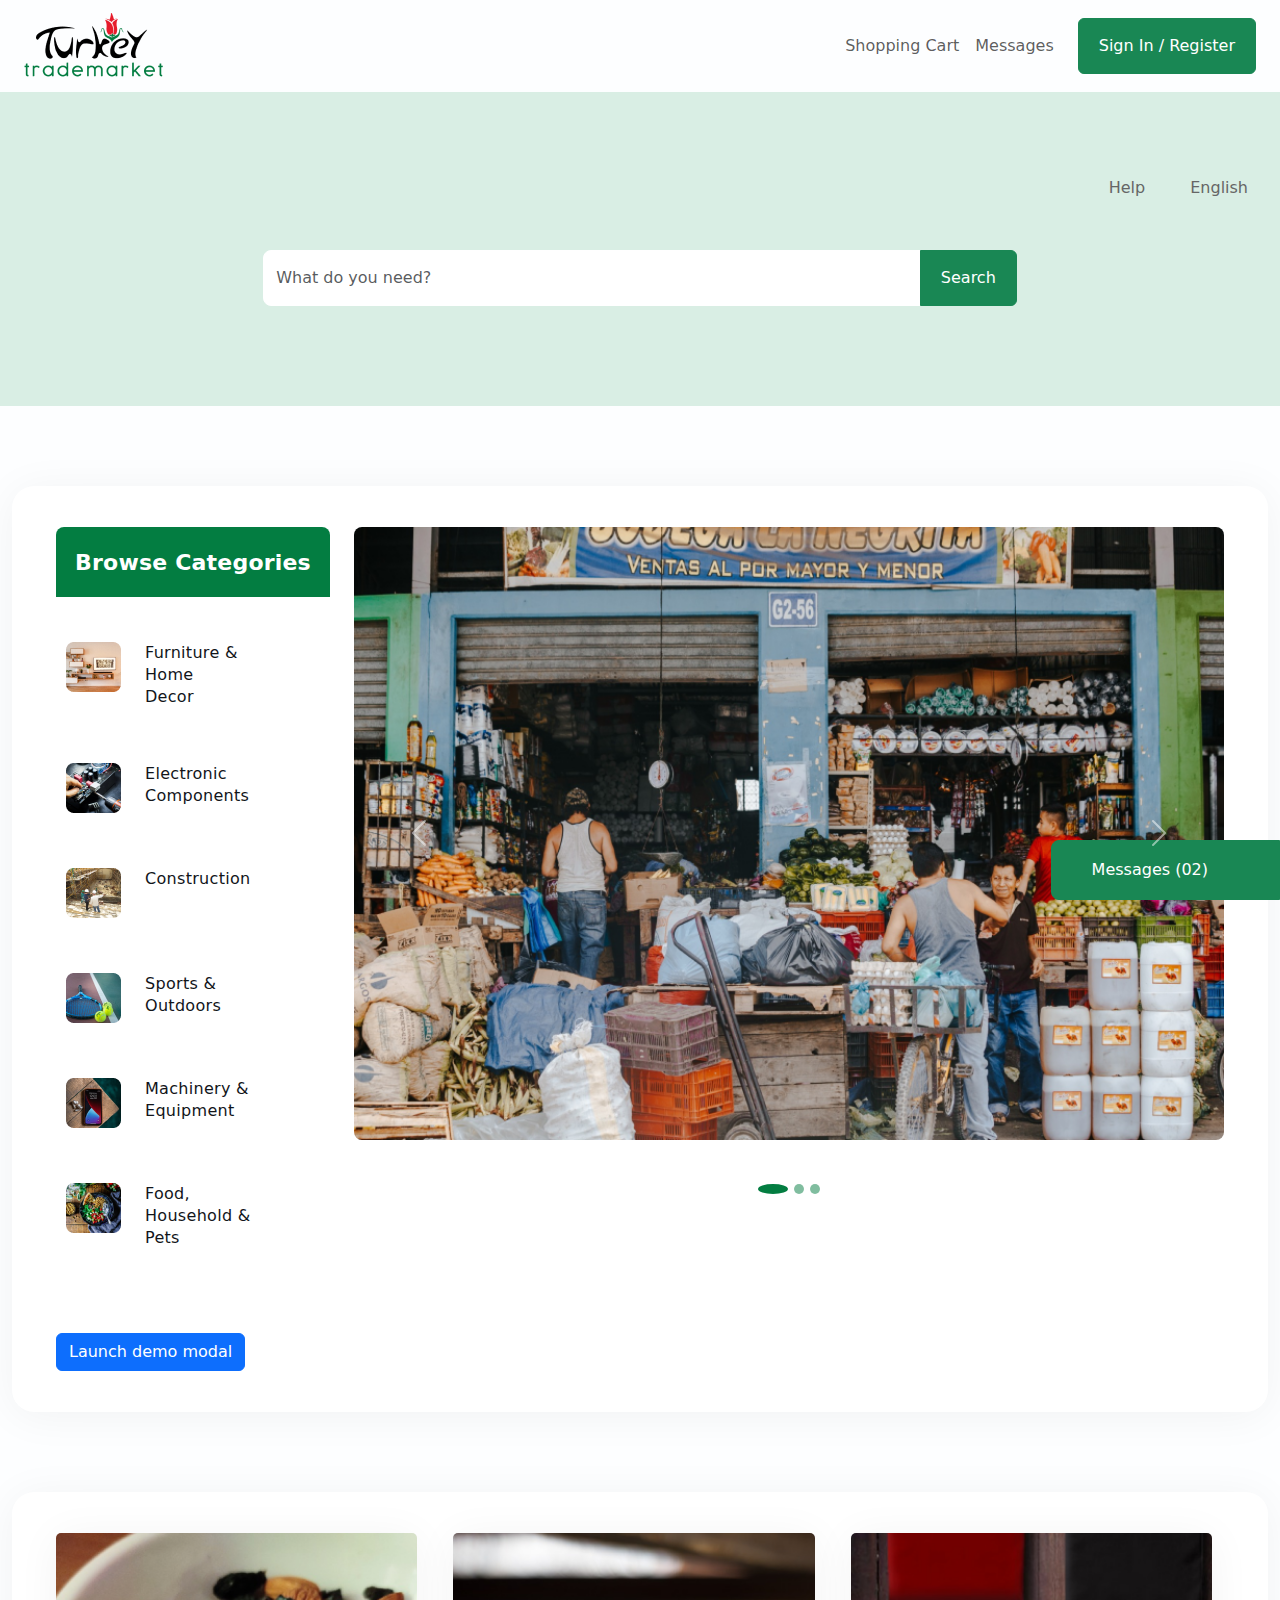
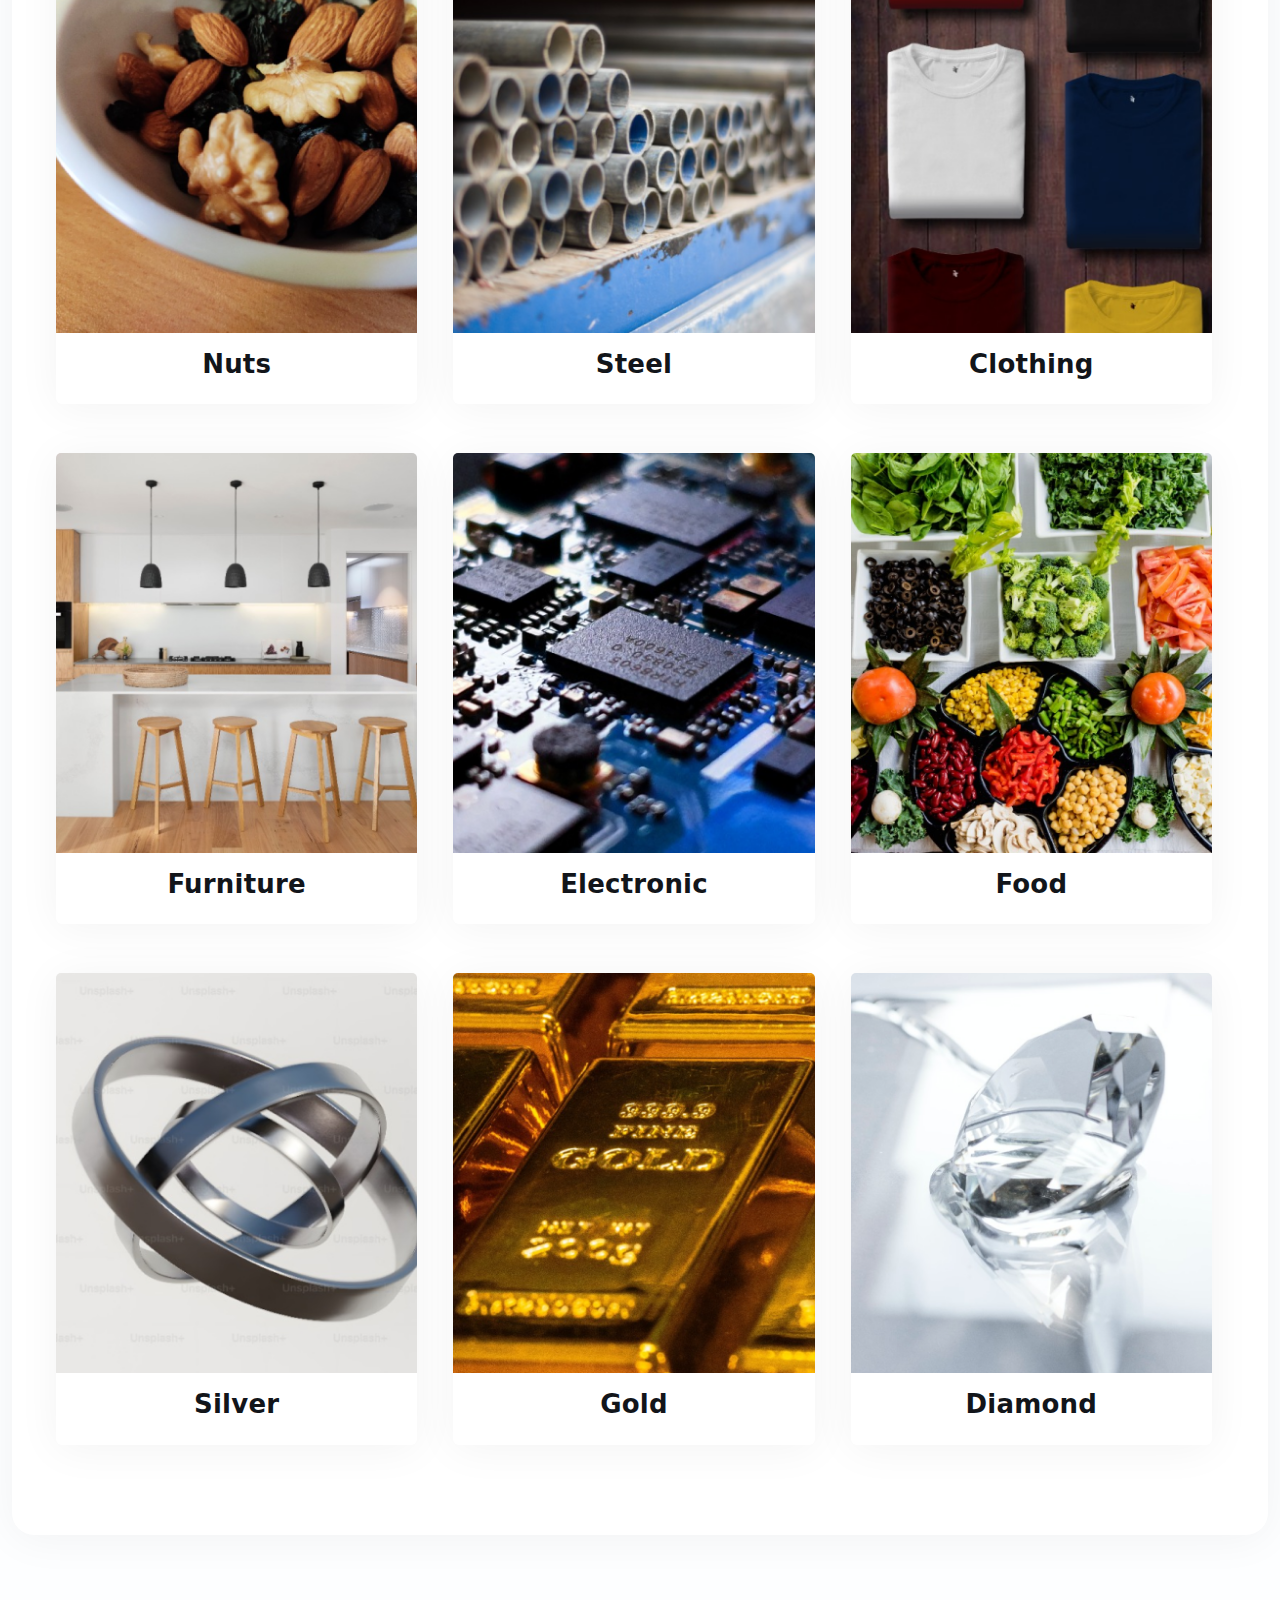
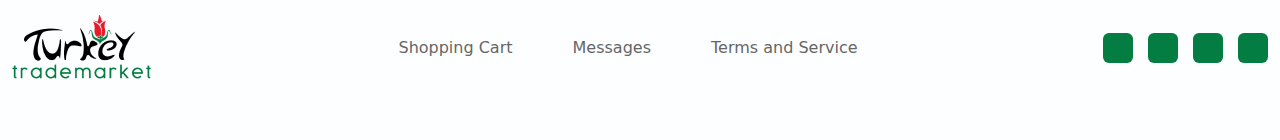
==== commit e50b1869: "update" ====
--- a/index.html
+++ b/index.html
@@ -50,7 +50,7 @@
                   
                     <ul class="dropdown-menu" aria-labelledby="dropdownMenuLink">
                       <li><a class="dropdown-item" href="login.html"><button class="btn btn-success" type="submit">Login</button></a></li>
-                      <li><a class="dropdown-item" href="#">Register as a Buyer</a></li>
+                      <li><a class="dropdown-item" href="./register.html">Register as a Buyer</a></li>
                       <li><a class="dropdown-item" href="#">Register as a Seller</a></li>
                     </ul>
                   </div>
--- a/assets/css/style.css
+++ b/assets/css/style.css
@@ -69,6 +69,9 @@
     color:#037D41;
     border: 1px solid #037D41;
 
+}
+.dropdown-toggle::after{
+    display: none;
 }
 /* NAVBAR END */
 
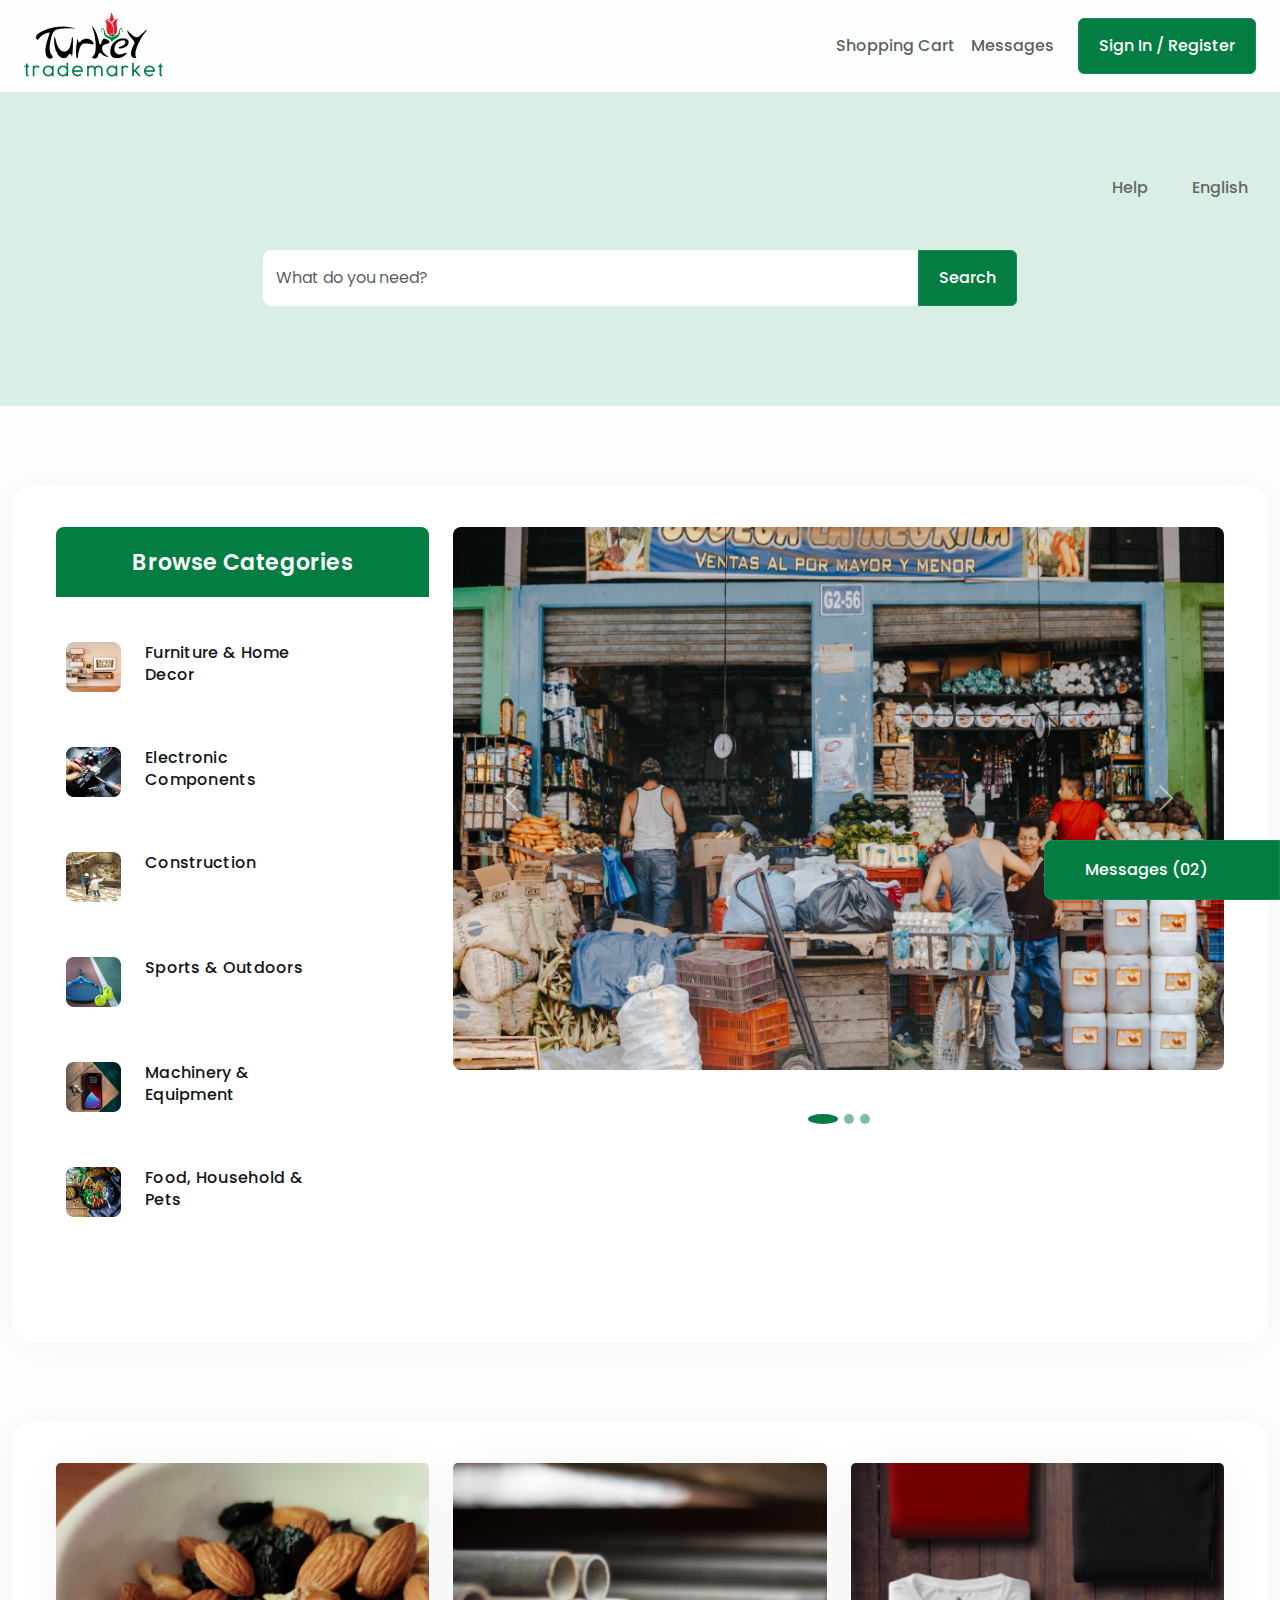
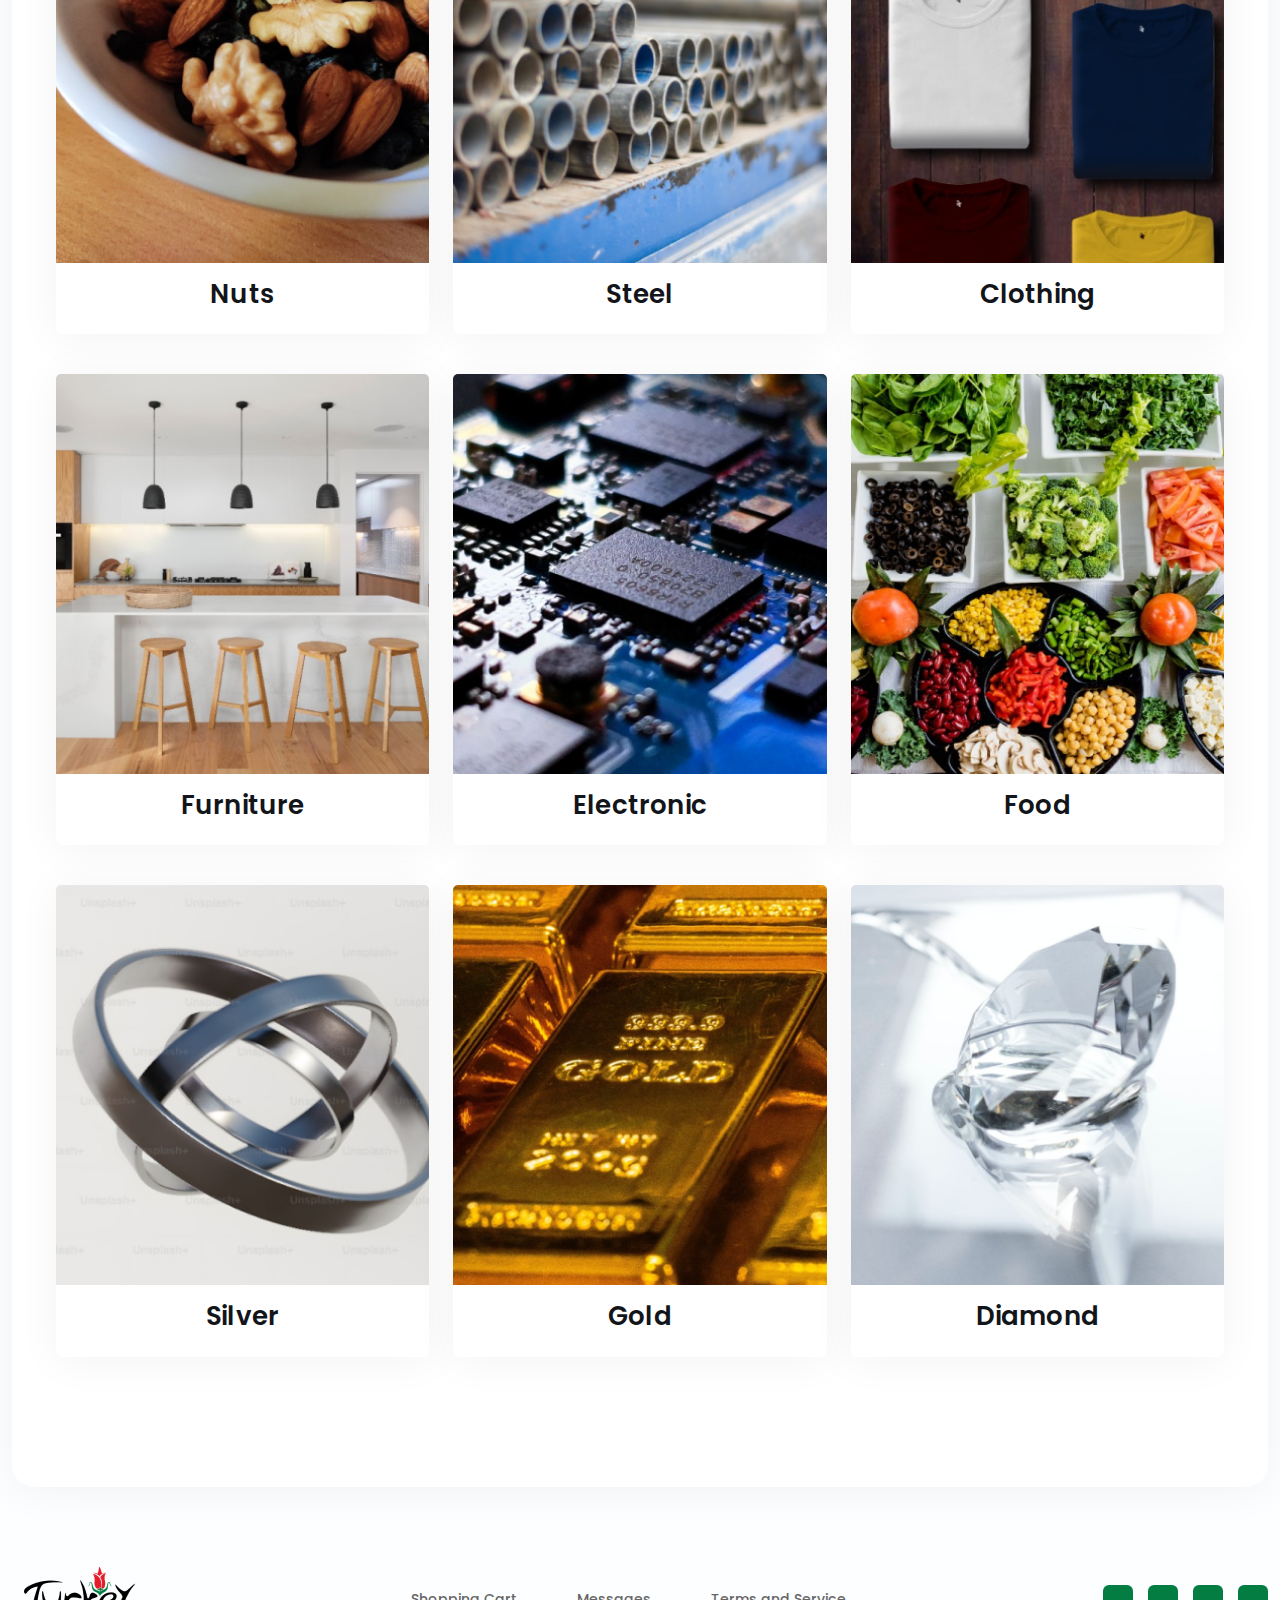
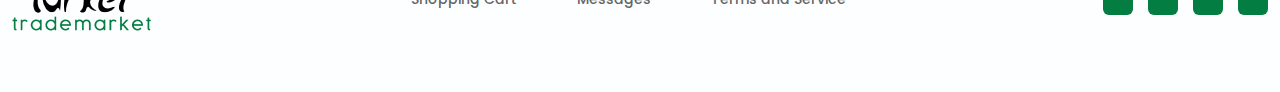
==== commit ecb9ca5a: "final update" ====
--- a/index.html
+++ b/index.html
@@ -7,6 +7,8 @@
 
 
     <link rel="preconnect" href="https://fonts.googleapis.com">
+    <link href="https://fonts.googleapis.com/css2?family=Poppins:wght@400;500;600;700;800;900&display=swap"
+    rel="stylesheet">
     <link rel="preconnect" href="https://fonts.gstatic.com" crossorigin>
     <link rel="stylesheet" href="https://cdnjs.cloudflare.com/ajax/libs/font-awesome/6.4.2/css/all.min.css" 
     integrity="sha512-z3gLpd7yknf1YoNbCzqRKc4qyor8gaKU1qmn+CShxbuBusANI9QpRohGBreCFkKxLhei6S9CQXFEbbKuqLg0DA==" 
@@ -44,18 +46,17 @@
                 
                   <!-- Dropdown -->
                   <div class="dropdown">
-                    <a class="btn btn-success dropdown-toggle" href="#" role="button" id="dropdownMenuLink" data-bs-toggle="dropdown" aria-expanded="false">
-                        Sign In / Register
-                    </a>
-                  
+                    <button class="btn btn-success dropdown-toggle" role="button" id="dropdownMenuLink" data-bs-toggle="dropdown" aria-expanded="false">Sign In / Register</button>
+                    
                     <ul class="dropdown-menu" aria-labelledby="dropdownMenuLink">
-                      <li><a class="dropdown-item" href="login.html"><button class="btn btn-success" type="submit">Login</button></a></li>
+                      <li><a class="dropdown-item " href="login.html"> <button class="btn btn-success" type="button">Login</button> </a></li>
                       <li><a class="dropdown-item" href="./register.html">Register as a Buyer</a></li>
-                      <li><a class="dropdown-item" href="#">Register as a Seller</a></li>
+                      <li><a class="dropdown-item" href="./register_seller.html">Register as a Seller</a></li>
                     </ul>
                   </div>
                   <!-- Dropdown -->
             </form>
+
 
             </div>
             </div>
@@ -97,7 +98,7 @@
             <div class="header__area">
                 <div class="row">
     
-                    <div class="col-lg-3">
+                    <div class="col-lg-4">
                         <div class="browse">
                             <p class="browse__content">Browse Categories</p>
                         </div>
@@ -204,41 +205,41 @@
                     </div>
     
     
-                    <div class="col-lg-9">
+                    <div class="col-lg-8">
                         <!-- <div class="header__img">
                             <img src="./assets/images/Header__BG.png" alt="BG">
                         </div> -->
-                              <!-- ---Carosoul Start -->
-
-                                                                      <div id="carouselExampleIndicators" class="carousel slide" data-bs-ride="carousel">
-                                                                        <div class="carousel-indicators">
-                                                                          <button type="button" data-bs-target="#carouselExampleIndicators" data-bs-slide-to="0" class="active" aria-current="true" aria-label="Slide 1"></button>
-                                                                          <button type="button" data-bs-target="#carouselExampleIndicators" data-bs-slide-to="1" aria-label="Slide 2"></button>
-                                                                          <button type="button" data-bs-target="#carouselExampleIndicators" data-bs-slide-to="2" aria-label="Slide 3"></button>
-                                                                        </div>
-                                                                        <div class="carousel-inner">
-                                                                          <div class="carousel-item active">
-                                                                            <img src="./assets/images/Header__BG.png" class="d-block w-100" alt="PIC">
-                                                                          </div>
-                                                                          <div class="carousel-item">
-                                                                            <img src="./assets/images/Header__BG.png" class="d-block w-100" alt="PIC">
-                                                                          </div>
-                                                                          <div class="carousel-item">
-                                                                            <img src="./assets/images/Header__BG.png" class="d-block w-100" alt="PIC">
-                                                                          </div>
-                                                                        </div>
-                                                                        <button class="carousel-control-prev" type="button" data-bs-target="#carouselExampleIndicators" data-bs-slide="prev">
-                                                                          <span class="carousel-control-prev-icon" aria-hidden="true"></span>
-                                                                          <span class="visually-hidden">Previous</span>
-                                                                        </button>
-                                                                        <button class="carousel-control-next" type="button" data-bs-target="#carouselExampleIndicators" data-bs-slide="next">
-                                                                          <span class="carousel-control-next-icon" aria-hidden="true"></span>
-                                                                          <span class="visually-hidden">Next</span>
-                                                                        </button>
-                                                                      </div>
-                                            
-                                                                     <!-- ---Carosoul End -->
-                        
+                                <!-- ---Carosoul Start -->
+
+                                <div id="carouselExampleIndicators" class="carousel slide" data-bs-ride="carousel">
+                                    <div class="carousel-indicators">
+                                      <button type="button" data-bs-target="#carouselExampleIndicators" data-bs-slide-to="0" class="active" aria-current="true" aria-label="Slide 1"></button>
+                                      <button type="button" data-bs-target="#carouselExampleIndicators" data-bs-slide-to="1" aria-label="Slide 2"></button>
+                                      <button type="button" data-bs-target="#carouselExampleIndicators" data-bs-slide-to="2" aria-label="Slide 3"></button>
+                                    </div>
+                                    <div class="carousel-inner">
+                                      <div class="carousel-item active">
+                                        <img src="./assets/images/Header__BG.png" class="d-block w-100 img-fluid" alt="PIC">
+                                      </div>
+                                      <div class="carousel-item">
+                                        <img src="./assets/images/Header__BG.png" class="d-block w-100 img-fluid" alt="PIC">
+                                      </div>
+                                      <div class="carousel-item">
+                                        <img src="./assets/images/Header__BG.png" class="d-block w-100 img-fluid" alt="PIC">
+                                      </div>
+                                    </div>
+                                    <button class="carousel-control-prev" type="button" data-bs-target="#carouselExampleIndicators" data-bs-slide="prev">
+                                      <span class="carousel-control-prev-icon" aria-hidden="true"></span>
+                                      <span class="visually-hidden">Previous</span>
+                                    </button>
+                                    <button class="carousel-control-next" type="button" data-bs-target="#carouselExampleIndicators" data-bs-slide="next">
+                                      <span class="carousel-control-next-icon" aria-hidden="true"></span>
+                                      <span class="visually-hidden">Next</span>
+                                    </button>
+                                  </div>
+        
+                                 <!-- ---Carosoul End -->
+
 
                         
 
@@ -246,13 +247,13 @@
                     
                 </div>
 
-
-                <!-- Button trigger modal -->
-<button type="button" class="btn btn-primary" data-bs-toggle="modal" data-bs-target="#exampleModal">
+<!-- Modal -->
+    <!-- Button trigger modal -->
+    <!-- <button type="button" class="btn btn-primary" data-bs-toggle="modal" data-bs-target="#exampleModal">
     Launch demo modal
-  </button>
+    </button>
   
-  <!-- Modal -->
+  
   <div class="modal fade" id="exampleModal" tabindex="-1" aria-labelledby="exampleModalLabel" aria-hidden="true">
     <div class="modal-dialog">
       <div class="modal-content">
@@ -269,8 +270,8 @@
         </div>
       </div>
     </div>
-  </div>
-
+  </div> -->
+  <!-- Modal -->
             </div>
         </div>
     </div>
@@ -285,92 +286,121 @@
         <div class="container">
             <div class="product__area">
                 <div class="row">
-                    <div class="col-lg-4 pe-4">
-                        <div class="card">
-                            <img src="./assets/images/nuts.png" class="card-img-top" alt="pic">
+                    <div class="col-lg-4 card_parent">
+                        <a href="./seller_product_info.html">                    
+                            <div class="card">
+                            <img src="./assets/images/nuts.png" class="card-img-top img-fluid" alt="pic">
                             <div class="card-body">
                               <h5 class="card-title">Nuts</h5>
                             </div>
                           </div>
-    
-                    </div>
-                    <div class="col-lg-4 pe-4">
-                        <div class="card">
-                            <img src="./assets/images/steel.png" class="card-img-top" alt="pic">
-                            <div class="card-body">
-                              <h5 class="card-title">Steel</h5>
-                            </div>
-                          </div>
-    
-                    </div>
-                    <div class="col-lg-4 pe-4">
-                        <div class="card">
-                            <img src="./assets/images/cloth.png" class="card-img-top" alt="pic">
-                            <div class="card-body">
-                              <h5 class="card-title">Clothing</h5>
-                            </div>
-                          </div>
-    
-                    </div>
+                        </a>
+                    </div>
+
+                    <div class="col-lg-4">
+                        <a href="./seller_product_info.html">
+                            <div class="card">
+                                <img src="./assets/images/steel.png" class="card-img-top" alt="pic">
+                                <div class="card-body">
+                                  <h5 class="card-title">Steel</h5>
+                                </div>
+                              </div>
+    
+                        </a>
+    
+                    </div>
+                    <div class="col-lg-4">
+                        <a href="./seller_product_info.html">
+                            <div class="card">
+                                <img src="./assets/images/cloth.png" class="card-img-top" alt="pic">
+                                <div class="card-body">
+                                  <h5 class="card-title">Clothing</h5>
+                                </div>
+                              </div>
+    
+                        </a>
+    
+                    </div>
+
+                    <div class="col-lg-4">
+                        <a href="./seller_product_info.html">
+                            <div class="card">
+                                <img src="./assets/images/furniture-2.png" class="card-img-top" alt="pic">
+                                <div class="card-body">
+                                  <h5 class="card-title">Furniture</h5>
+                                </div>
+                              </div>
+    
+                        </a>
+    
+                    </div>
+                    <div class="col-lg-4">
+                        <a href="./seller_product_info.html">
+                            <div class="card">
+                                <img src="./assets/images/electronis.png" class="card-img-top" alt="pic">
+                                <div class="card-body">
+                                  <h5 class="card-title">Electronic</h5>
+                                </div>
+                              </div>
+    
+                        </a>
+    
+                    </div>
+                    <div class="col-lg-4">
+                        <a href="./seller_product_info.html">
+                            <div class="card">
+                                <img src="./assets/images/food-2.png" class="card-img-top" alt="pic">
+                                <div class="card-body">
+                                  <h5 class="card-title">Food</h5>
+                                </div>
+                              </div>
+    
+                        </a>
+    
+                    </div>
+
+                    <div class="col-lg-4">
+                        <a href="./seller_product_info.html">
+                            <div class="card">
+                                <img src="./assets/images/silver.png" class="card-img-top" alt="pic">
+                                <div class="card-body">
+                                  <h5 class="card-title">Silver</h5>
+                                </div>
+                              </div>
+    
+                        </a>
+    
+                    </div>
+                    <div class="col-lg-4">
+                        <a href="./seller_product_info.html">
+                            <div class="card">
+                                <img src="./assets/images/gold.png" class="card-img-top" alt="pic">
+                                <div class="card-body">
+                                  <h5 class="card-title">Gold</h5>
+                                </div>
+                              </div>
+    
+                        </a>
+    
+                    </div>
+                    <div class="col-lg-4">
+                        <a href="./seller_product_info.html">
+                            <div class="card">
+                                <img src="./assets/images/diamond.png" class="card-img-top" alt="pic">
+                                <div class="card-body">
+                                  <h5 class="card-title">Diamond</h5>
+                                </div>
+                              </div>
+    
+                        </a>
+    
+                    </div>
+
                 </div>
-                <div class="row">
-                    <div class="col-lg-4 pe-4">
-                        <div class="card">
-                            <img src="./assets/images/furniture-2.png" class="card-img-top" alt="pic">
-                            <div class="card-body">
-                              <h5 class="card-title">Furniture</h5>
-                            </div>
-                          </div>
-    
-                    </div>
-                    <div class="col-lg-4 pe-4">
-                        <div class="card">
-                            <img src="./assets/images/electronis.png" class="card-img-top" alt="pic">
-                            <div class="card-body">
-                              <h5 class="card-title">Electronic</h5>
-                            </div>
-                          </div>
-    
-                    </div>
-                    <div class="col-lg-4 pe-4">
-                        <div class="card">
-                            <img src="./assets/images/food-2.png" class="card-img-top" alt="pic">
-                            <div class="card-body">
-                              <h5 class="card-title">Food</h5>
-                            </div>
-                          </div>
-    
-                    </div>
-                </div>
-                <div class="row">
-                    <div class="col-lg-4 pe-4">
-                        <div class="card">
-                            <img src="./assets/images/silver.png" class="card-img-top" alt="pic">
-                            <div class="card-body">
-                              <h5 class="card-title">Silver</h5>
-                            </div>
-                          </div>
-    
-                    </div>
-                    <div class="col-lg-4 pe-4">
-                        <div class="card">
-                            <img src="./assets/images/gold.png" class="card-img-top" alt="pic">
-                            <div class="card-body">
-                              <h5 class="card-title">Gold</h5>
-                            </div>
-                          </div>
-    
-                    </div>
-                    <div class="col-lg-4 pe-4">
-                        <div class="card">
-                            <img src="./assets/images/diamond.png" class="card-img-top" alt="pic">
-                            <div class="card-body">
-                              <h5 class="card-title">Diamond</h5>
-                            </div>
-                          </div>
-    
-                    </div>
-                </div>
+                
+                
+                
+               
     
             </div>
         </div>
--- a/assets/css/style.css
+++ b/assets/css/style.css
@@ -6,6 +6,8 @@
     margin: 0;
     padding: 0;
     box-sizing: border-box;
+    font-family: 'Poppins', sans-serif;
+
    
 }
 
@@ -24,6 +26,7 @@
 
 a {
     text-decoration: none;
+    color: unset;
 }
 body{
     background: #FDFEFF;
@@ -58,20 +61,26 @@
 }
 .btn-success {
     color: #FFF;
+    background-color: #037D41!important;
+    width: unset!important;
     font-size: 16px;
     font-weight: 500;
     line-height: 18px; 
     padding: 18px 20px;
 
 }
+
 .btn-success:hover{
-    background-color:#fff ;
-    color:#037D41;
-    border: 1px solid #037D41;
+    background-color:#fff!important ;
+    color:#037D41!important;
+    border: 1px solid #037D41!important;
 
 }
 .dropdown-toggle::after{
     display: none;
+}
+.dropdown-item:active{
+    background-color: unset;
 }
 /* NAVBAR END */
 
@@ -205,6 +214,7 @@
 .card{
     border: none;
     box-shadow: 0px 4px 44px 0px rgba(0, 0, 0, 0.05);
+    margin-bottom: 40px
 
 
 }
@@ -247,7 +257,7 @@
 
 .footer__menu a{
     color: #666;
-    font-size: 16px;
+    font-size: 14px;
     font-weight: 500;
 }
 
--- a/assets/css/responsive.css
+++ b/assets/css/responsive.css
@@ -0,0 +1,168 @@
+
+
+@media screen and (max-width: 1024px){
+    .seller__hero {
+        margin: 90px 0 90px 0;
+    }
+}
+
+
+@media screen and (max-width: 768px){
+    .footer__area{
+    flex-direction: column;
+    gap: 30px;
+}
+.certificate {
+    padding: 35px 0;
+}
+.logo{
+    padding-top: 25px;
+}
+.tab__area{
+    margin: 0;
+}
+.info__section{
+    margin: 50px 0 90px 0;
+}
+}
+
+@media screen and (max-width: 425px){
+.footer__menu{
+    gap: 30px;   
+}
+.form__section form{
+    width: 90%;
+}
+.text__black{
+    font-size: 14px;
+}
+.text__green {
+    font-size: 14px;
+
+}
+.BG__image img{
+    height: unset;
+}
+.form__section{
+    height: unset;
+}
+.input-group{
+    width: 90%;
+}
+.footer__section {
+    margin-bottom: 85px;
+}
+.product__area{
+    padding: 0 20px;
+}
+.card {
+    margin-bottom: 40px;
+}
+.button__parent {
+    padding-bottom: 35px;
+    flex-direction: column;
+    gap: 15px;
+    width: 100%;
+}
+.custom__input {
+    padding: 10px;
+    width: 50px;
+    height: 50px;
+}
+.modal-body p{
+    font-size: 22px;
+}
+.modal__email {
+    font-size: 24px;
+}
+.code {
+    margin: 20px 0 15px 0;
+}
+.btn-primary{
+    margin-top: 0;
+    margin-bottom: 20px;
+}
+.svg {
+    width: 60;
+    height: 60;
+    
+}
+.modal-body p{
+    padding-bottom: 15px;
+}
+.seller__area{
+    text-align: center;
+    margin-top: 30px;
+}
+.seller__hero {
+    margin: 50px 0 40px 0;
+}
+.seller__content{
+    padding: 0 10px;
+    font-size: 16px;
+}
+.card_parent{
+    
+    padding-top: 30px;
+}
+.social__media{
+    flex-direction: column;
+    align-items: start;
+    gap: 10px;
+}
+.form__contact {
+    margin: 40px 0;
+}
+.certificate{
+    flex-direction: column;
+}
+.info__area {
+    padding: 0 10px;
+}
+.content{
+    font-size: 14px;
+}
+.nav-pills .nav-link.active{
+    border-radius: 8px 8px 0 0;
+
+}
+.parent {
+    padding: 50px 15px;
+}
+.prduct_heading {
+    padding-top: 20px;
+    font-size: 22px;
+}
+.sub_heading {
+    font-size: 20px;
+}
+.description {
+    font-size: 16px;
+    line-height: 14px;
+}
+.another__text{
+    font-size: 14px;
+}
+.form-check{
+    align-items: start;
+}
+.info__section{
+    padding: 0 20px;
+}
+.tab__section{
+    padding: 0 20px;
+}
+}
+
+
+@media screen and (max-width: 375px){
+    .footer__menu{
+        flex-direction: column;
+        gap: 10px;
+        
+}
+
+.button__parent {
+    width: 100%;
+}
+}